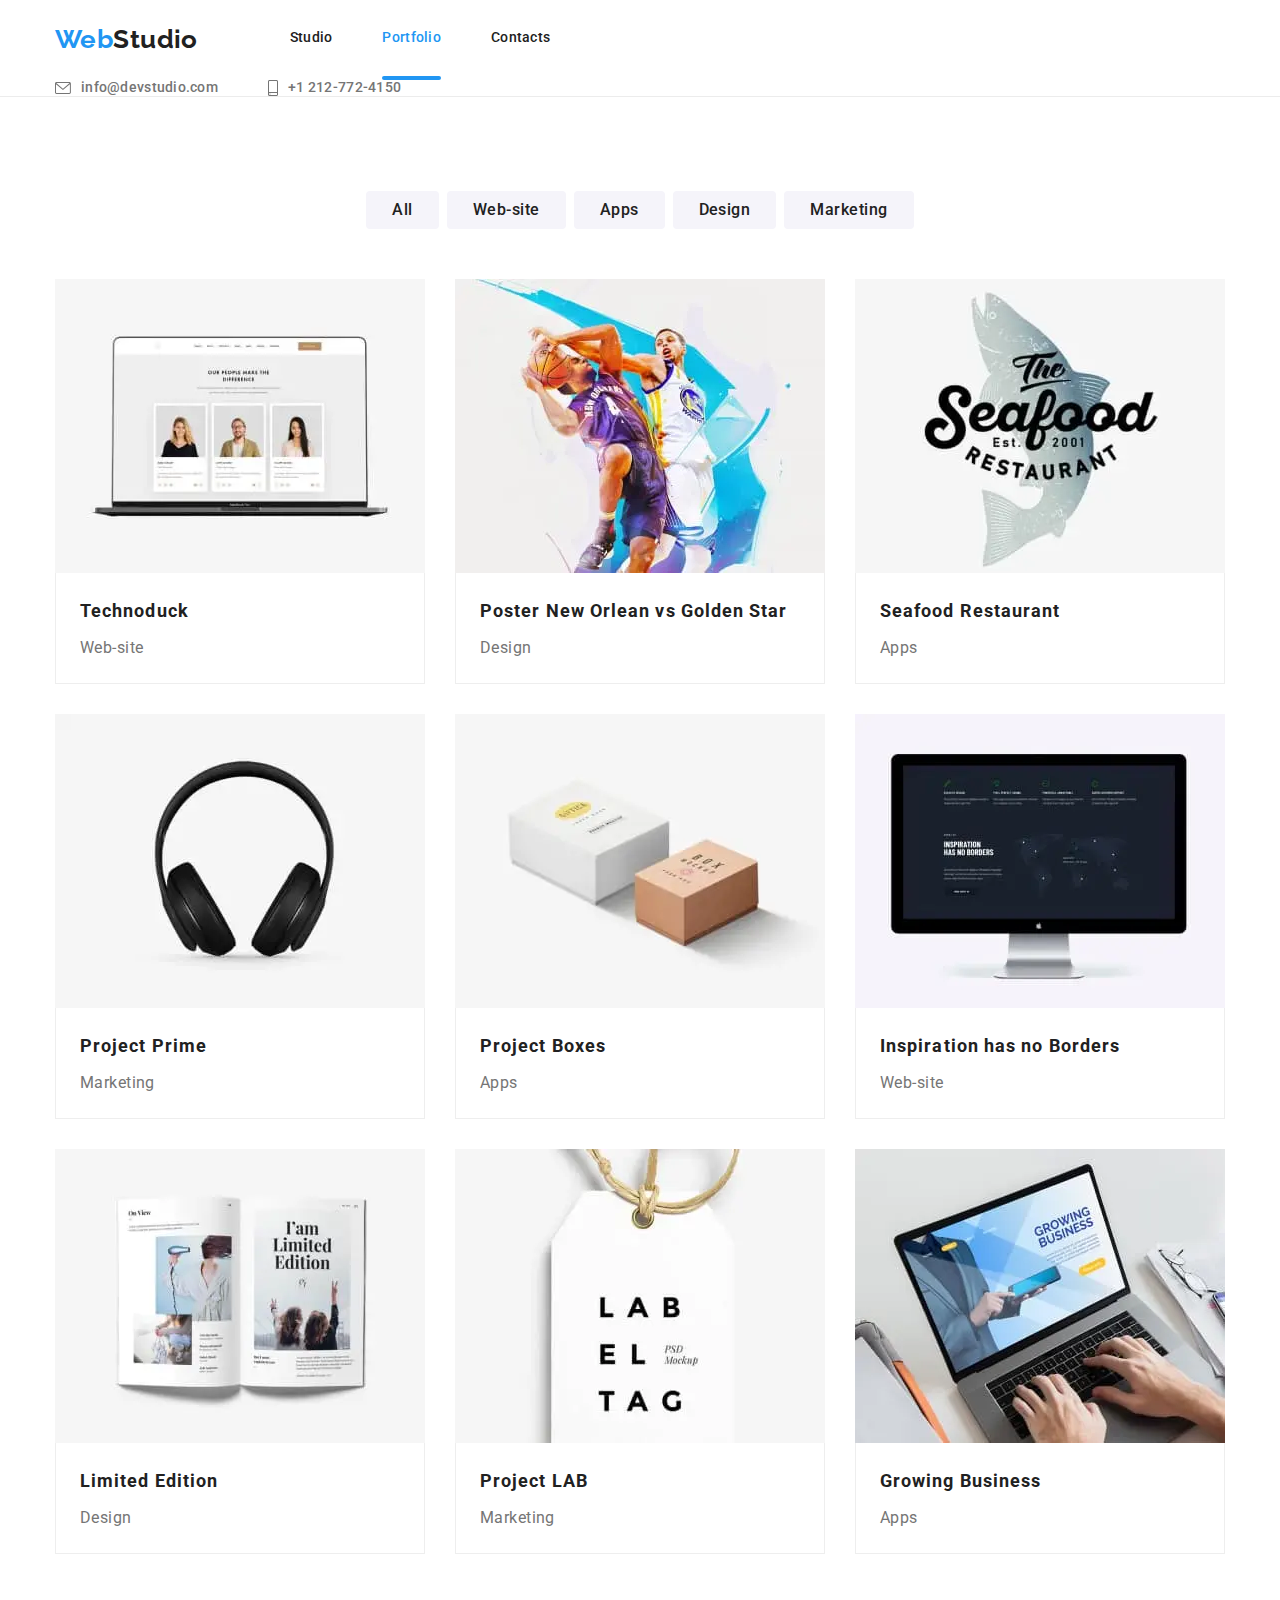
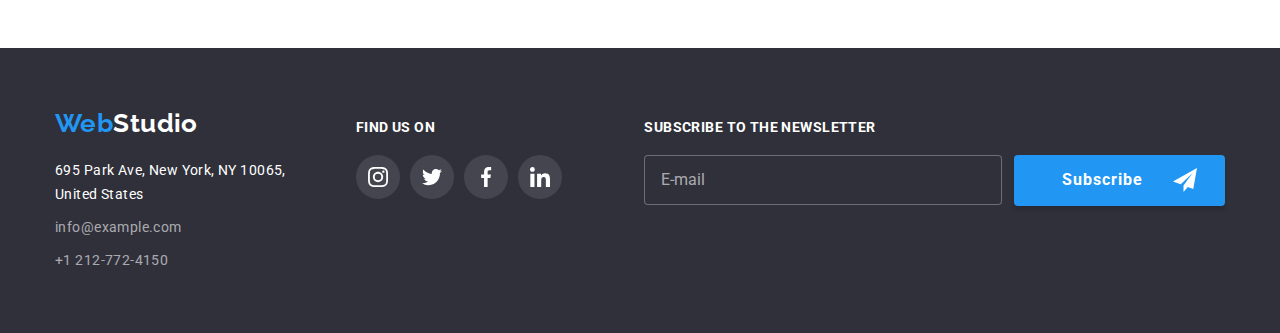
==== portfolio.html @ 746463bb "Pictures, header done" ====
<!DOCTYPE html>
<html lang="en">
<head>
    <meta charset="UTF-8">
    <meta http-equiv="X-UA-Compatible" content="IE=edge">
    <meta name="viewport" content="width=device-width, initial-scale=1.0">
    <title>Portfolio</title>
    <link rel="preconnect" href="https://fonts.googleapis.com"/>
    <link rel="preconnect" href="https://fonts.gstatic.com" crossorigin/>
    <link href="https://fonts.googleapis.com/css2?family=Raleway:wght@700&family=Roboto:wght@400;500;700;900&display=swap" rel="stylesheet"/>
    <link rel="stylesheet" href="https://cdnjs.cloudflare.com/ajax/libs/modern-normalize/1.1.0/modern-normalize.min.css"/>
    <link rel="stylesheet" href="./css/main.min.css"/>
</head>
<body>
    <header class="page-header">
        <div class="container page-header-container">
            <nav class="page-header__menu">
                <a class="page-header__home-link home-link link" href="./index.html"><span class="home-link__web">Web</span><span class="home-link__studio--header">Studio</span></a>
                <ul class="page-header__menu-list list">
                    <li class="page-header__menu-item">
                        <a class="page-header__menu-link link" href="./index.html">Studio</a>
                    </li>
                    <li class="page-header__menu-item">
                        <a class="page-header__menu-link link current" href="./portfolio.html">Portfolio</a>
                    </li>
                    <li class="page-header__menu-item">
                        <a class="page-header__menu-link link" href="#contacts">Contacts</a>
                    </li>
                </ul>
            </nav>
            <ul class="page-header__contacts list">
                <li><a class="page-header__contacts-mail link" href="mailto:info@devstudio.com">
                <svg class="page-header__contacts-mail-icon page-header__contacts-mail-icon--envelope">
                    <use href="./images/sprite.svg#icon-envelope"></use>
                </svg>
                info@devstudio.com</a></li>
                <li><a class="page-header__contacts-phone link" href="tel:+12127724150">
                        <svg class="page-header__contacts-phone-icon page-header__contacts-phone-icon--smartphone">
                            <use href="./images/sprite.svg#icon-smartphone"></use>
                        </svg>
                        +1 212-772-4150</a>
                </li>
            </ul>
        </div>
    </header>

    <main>
        <section class="filter section">
            <div class="container">
            <h1 class="visually-hidden">Portfolio</h1>
            <ul class="filter__buttons-list list">
                <li>
                    <button class="filter__button" type="button">All</button>
                </li>
                <li>
                    <button class="filter__button" type="button">Web-site</button>
                </li>
                <li>
                    <button class="filter__button" type="button">Apps</button>
                </li>
                <li>
                    <button class="filter__button" type="button">Design</button>
                </li>
                <li>
                    <button class="filter__button" type="button">Marketing</button>
                </li>
            </ul>
            
            <ul class="project project__list list">
                <li class="project__card">
                    <a class="project__card-link link" href="">
                    <div class="project__card--image-wrapper">
                        <picture>
                            <source
                            srcset="./images/portfolio-technoduck.webp 1x, ./images/portfolio-technoduck@2x.webp 2x"
                            media="(min-width: 1200px)"
                            type="image/webp"
                            />
                            <source
                            srcset="./images/portfolio-technoduck.jpg 1x, ./images/portfolio-technoduck@2x.jpg 2x"
                            media="(min-width: 1200px)"
                            />
                            <source
                            srcset="./images/tablet-img/portfolio-technoduck_tablet.webp 1x, ./images/tablet-img/portfolio-technoduck_tablet@2x.webp 2x"
                            media="(min-width: 768px)"
                            type="image/webp"
                            />
                            <source
                            srcset="./images/tablet-img/portfolio-technoduck_tablet.jpg 1x, ./images/tablet-img/portfolio-technoduck_tablet@2x.jpg 2x"
                            media="(min-width: 768px)"
                            />
                            <source
                            srcset="./images/mobile-img/portfolio-technoduck_mobile.webp 1x, ./images/mobile-img/portfolio-technoduck_mobile@2x.webp 2x"
                            media="(max-width: 767px)"
                            type="image/webp"
                            />
                            <source
                            srcset="./images/mobile-img/portfolio-technoduck_mobile.jpg 1x, ./images/mobile-img/portfolio-technoduck_mobile@2x.jpg 2x"
                            media="(max-width: 767px)"
                            />
                            <img src="./images/portfolio-technoduck.jpg" alt="Laptop monitor">
                        </picture>
                        <p class="project__card-overlay">Technoduck is a state-of-the-art coronavirus distribution platform. Companies use this platform for digital espionage
                        and attacks on competitors' secure servers.</p>
                    </div>
                    <div class="project__card-section">
                        <h2 class="project__card-title">Technoduck</h2>
                        <p class="project__card-text">Web-site</p>
                    </div></a>
                </li>
                <li class="project__card">
                    <a class="project__card-link link" href="">
                    <div class="project__card--image-wrapper">
                        <picture>
                            <source
                            srcset="./images/portfolio-poster-bb.webp 1x, ./images/portfolio-poster-bb@2x.webp 2x"
                                media="(min-width: 1200px)"
                            type="image/webp"
                            />
                            <source
                            srcset="./images/portfolio-poster-bb.jpg 1x, ./images/portfolio-poster-bb@2x.jpg 2x"
                            media="(min-width: 1200px)"
                            />
                            <source
                            srcset="./images/tablet-img/portfolio-poster-bb_tablet.webp 1x, ./images/tablet-img/portfolio-poster-bb_tablet@2x.webp 2x"
                            media="(min-width: 768px)"
                            type="image/webp"
                            />
                            <source
                            srcset="./images/tablet-img/portfolio-poster-bb_tablet.jpg 1x, ./images/tablet-img/portfolio-poster-bb_tablet@2x.jpg 2x"
                            media="(min-width: 768px)"
                            />
                            <source
                            srcset="./images/mobile-img/portfolio-poster-bb_mobile.webp 1x, ./images/mobile-img/portfolio-poster-bb_mobile@2x.webp 2x"
                            media="(max-width: 767px)"
                            type="image/webp"
                            />
                            <source
                            srcset="./images/mobile-img/portfolio-poster-bb_mobile.jpg 1x, ./images/mobile-img/portfolio-poster-bb_mobile@2x.jpg 2x"
                            media="(max-width: 767px)"
                            />
                            <img src="./images/portfolio-poster-bb.jpg" alt="Basketball players">
                        </picture>
                        <p class="project__card-overlay">Lorem ipsum dolor sit amet consectetur adipisicing elit. Magni, accusamus!</p>
                    </div>
                    <div class="project__card-section">
                        <h2 class="project__card-title">Poster New Orlean vs Golden Star</h2>
                        <p class="project__card-text">Design</p>
                    </div></a>
                </li>
                <li class="project__card">
                    <a class="project__card-link link" href="">
                    <div class="project__card--image-wrapper">
                        <picture>
                            <source
                            srcset="./images/portfolio-seafood.webp 1x, ./images/portfolio-seafood@2x.webp 2x"
                            media="(min-width: 1200px)"
                            type="image/webp"
                            />
                            <source
                            srcset="./images/portfolio-seafood.jpg 1x, ./images/portfolio-seafood@2x.jpg 2x"
                            media="(min-width: 1200px)"
                            />
                            <source
                            srcset="./images/tablet-img/portfolio-seafood_tablet.webp 1x, ./images/tablet-img/portfolio-seafood_tablet@2x.webp 2x"
                            media="(min-width: 768px)"
                            type="image/webp"
                            />
                            <source
                            srcset="./images/tablet-img/portfolio-seafood_tablet.jpg 1x, ./images/tablet-img/portfolio-seafood_tablet@2x.jpg 2x"
                            media="(min-width: 768px)"
                            />
                            <source
                            srcset="./images/mobile-img/portfolio-seafood_mobile.webp 1x, ./images/mobile-img/portfolio-seafood_mobile@2x.webp 2x"
                            media="(max-width: 767px)"
                            type="image/webp"
                            />
                            <source
                            srcset="./images/mobile-img/portfolio-seafood_mobile.jpg 1x, ./images/mobile-img/portfolio-seafood_mobile@2x.jpg 2x"
                            media="(max-width: 767px)"
                            />
                            <img src="./images/portfolio-seafood.jpg" alt="Seafood restoran poster">
                        </picture>
                        <p class="project__card-overlay">Lorem ipsum dolor sit amet consectetur adipisicing elit. Magni, accusamus!</p>
                    </div>
                    <div class="project__card-section">
                        <h2 class="project__card-title">Seafood Restaurant</h2>
                        <p class="project__card-text">Apps</p>
                    </div></a>
                </li>
                <li class="project__card">
                    <a class="project__card-link link" href="">
                    <div class="project__card--image-wrapper">
                        <picture>
                            <source
                            srcset="./images/portfolio-headphones.webp 1x, ./images/portfolio-headphones@2x.webp 2x"
                            media="(min-width: 1200px)"
                            type="image/webp"
                            />
                            <source
                            srcset="./images/portfolio-headphones.jpg 1x, ./images/portfolio-headphones@2x.jpg 2x"
                            media="(min-width: 1200px)"
                            />
                            <source
                            srcset="./images/tablet-img/portfolio-headphones_tablet.webp 1x, ./images/tablet-img/portfolio-headphones_tablet@2x.webp 2x"
                            media="(min-width: 768px)"
                            type="image/webp"
                            />
                            <source
                            srcset="./images/tablet-img/portfolio-headphones_tablet.jpg 1x, ./images/tablet-img/portfolio-headphones_tablet@2x.jpg 2x"
                            media="(min-width: 768px)"
                            />
                            <source
                            srcset="./images/mobile-img/portfolio-headphones_mobile.webp 1x, ./images/mobile-img/portfolio-headphones_mobile@2x.webp 2x"
                            media="(max-width: 767px)"
                            type="image/webp"
                            />
                            <source
                            srcset="./images/mobile-img/portfolio-headphones_mobile.jpg 1x, ./images/mobile-img/portfolio-headphones_mobile@2x.jpg 2x"
                            media="(max-width: 767px)"
                            />
                            <img src="./images/portfolio-headphones.jpg" alt="Headphones">
                        </picture>
                        <p class="project__card-overlay">Lorem ipsum dolor sit amet consectetur adipisicing elit. Magni, accusamus!</p>
                    </div>
                    <div class="project__card-section">
                        <h2 class="project__card-title">Project Prime</h2>
                        <p class="project__card-text">Marketing</p>
                    </div></a>
                </li>
                <li class="project__card">
                    <a class="project__card-link link" href="">
                    <div class="project__card--image-wrapper">
                        <picture>
                            <source
                            srcset="./images/portfolio-boxes.webp 1x, ./images/portfolio-boxes@2x.webp 2x"
                            media="(min-width: 1200px)"
                            type="image/webp"
                            />
                            <source
                            srcset="./images/portfolio-boxes.jpg 1x, ./images/portfolio-boxes@2x.jpg 2x"
                            media="(min-width: 1200px)"
                            />
                            <source
                            srcset="./images/tablet-img/portfolio-boxes_tablet.webp 1x, ./images/tablet-img/portfolio-boxes_tablet@2x.webp 2x"
                            media="(min-width: 768px)"
                            type="image/webp"
                            />
                            <source
                            srcset="./images/tablet-img/portfolio-boxes_tablet.jpg 1x, ./images/tablet-img/portfolio-boxes_tablet@2x.jpg 2x"
                            media="(min-width: 768px)"
                            />
                            <source
                            srcset="./images/mobile-img/portfolio-boxes_mobile.webp 1x, ./images/mobile-img/portfolio-boxes_mobile@2x.webp 2x"
                            media="(max-width: 767px)"
                            type="image/webp"
                            />
                            <source
                            srcset="./images/mobile-img/portfolio-boxes_mobile.jpg 1x, ./images/mobile-img/portfolio-boxes_mobile@2x.jpg 2x"
                            media="(max-width: 767px)"
                            />
                            <img src="./images/portfolio-boxes.jpg" alt="Two boxes">
                        </picture>
                        <p class="project__card-overlay">Lorem ipsum dolor sit amet consectetur adipisicing elit. Magni, accusamus!</p>
                    </div>
                    <div class="project__card-section">
                        <h2 class="project__card-title">Project Boxes</h2>
                        <p class="project__card-text">Apps</p>
                    </div></a>
                </li>
                <li class="project__card">
                    <a class="project__card-link link" href="">
                    <div class="project__card--image-wrapper">
                        <picture>
                            <source
                            srcset="./images/portfolio-monitor.webp 1x, ./images/portfolio-monitor@2x.webp 2x"
                            media="(min-width: 1200px)"
                            type="image/webp"
                            />
                            <source srcset="./images/portfolio-monitor.jpg 1x, ./images/portfolio-monitor@2x.jpg 2x"
                            media="(min-width: 1200px)"
                            />
                            <source
                            srcset="./images/tablet-img/portfolio-monitor_tablet.webp 1x, ./images/tablet-img/portfolio-monitor_tablet@2x.webp 2x"
                            media="(min-width: 768px)"
                            type="image/webp"
                            />
                            <source
                            srcset="./images/tablet-img/portfolio-monitor_tablet.jpg 1x, ./images/tablet-img/portfolio-monitor_tablet@2x.jpg 2x"
                            media="(min-width: 768px)"
                            />
                            <source
                            srcset="./images/mobile-img/portfolio-monitor_mobile.webp 1x, ./images/mobile-img/portfolio-monitor_mobile@2x.webp 2x"
                            media="(max-width: 767px)"
                            type="image/webp"
                            />
                            <source
                            srcset="./images/mobile-img/portfolio-monitor_mobile.jpg 1x, ./images/mobile-img/portfolio-monitor_mobile@2x.jpg 2x"
                            media="(max-width: 767px)"
                            />
                            <img src="./images/portfolio-monitor.jpg" alt="Black monitor">
                        </picture>
                        <p class="project__card-overlay">Lorem ipsum dolor sit amet consectetur adipisicing elit. Magni, accusamus!</p>
                    </div>
                    <div class="project__card-section">
                        <h2 class="project__card-title">Inspiration has no Borders</h2>
                        <p class="project__card-text">Web-site</p>
                    </div></a>
                </li>
                <li class="project__card">
                    <a class="project__card-link link" href="">
                    <div class="project__card--image-wrapper">
                        <picture>
                            <source
                            srcset="./images/portfolio-pages.webp 1x, ./images/portfolio-pages@2x.webp 2x"
                            media="(min-width: 1200px)"
                            type="image/webp"
                            />
                            <source
                            srcset="./images/portfolio-pages.jpg 1x, ./images/portfolio-pages@2x.jpg 2x"
                            media="(min-width: 1200px)"
                            />
                            <source
                            srcset="./images/tablet-img/portfolio-pages_tablet.webp 1x, ./images/tablet-img/portfolio-pages_tablet@2x.webp 2x"
                            media="(min-width: 768px)"
                            type="image/webp"
                            />
                            <source
                            srcset="./images/tablet-img/portfolio-pages_tablet.jpg 1x, ./images/tablet-img/portfolio-pages_tablet@2x.jpg 2x"
                            media="(min-width: 768px)"
                            />
                            <source
                            srcset="./images/mobile-img/portfolio-pages_mobile.webp 1x, ./images/mobile-img/portfolio-pages_mobile@2x.webp 2x"
                            media="(max-width: 767px)"
                            type="image/webp"
                            />
                            <source
                            srcset="./images/mobile-img/portfolio-pages_mobile.jpg 1x, ./images/mobile-img/portfolio-pages_mobile@2x.jpg 2x"
                            media="(max-width: 767px)"
                            />
                            <img src="./images/portfolio-pages.jpg" alt="Magazine pages">
                        </picture>
                        <p class="project__card-overlay">Lorem ipsum dolor sit amet consectetur adipisicing elit. Magni, accusamus!</p>
                    </div>
                    <div class="project__card-section">
                        <h2 class="project__card-title">Limited Edition</h2>
                        <p class="project__card-text">Design</p>
                    </div></a>
                </li>
                <li class="project__card">
                    <a class="project__card-link link" href="">
                    <div class="project__card--image-wrapper">
                        <picture>
                            <source
                            srcset="./images/portfolio-labeltag.webp 1x, ./images/portfolio-labeltag@2x.webp 2x"
                            media="(min-width: 1200px)"
                            type="image/webp"
                            />
                            <source
                            srcset="./images/portfolio-labeltag.jpg 1x, ./images/portfolio-labeltag@2x.jpg 2x"
                            media="(min-width: 1200px)"
                            />
                            <source
                            srcset="./images/tablet-img/portfolio-labeltag_tablet.webp 1x, ./images/tablet-img/portfolio-labeltag_tablet@2x.webp 2x"
                            media="(min-width: 768px)"
                            type="image/webp"
                            />
                            <source
                            srcset="./images/tablet-img/portfolio-labeltag_tablet.jpg 1x, ./images/tablet-img/portfolio-labeltag_tablet@2x.jpg 2x"
                            media="(min-width: 768px)"
                            />
                            <source
                            srcset="./images/mobile-img/portfolio-labeltag_mobile.webp 1x, ./images/mobile-img/portfolio-labeltag_mobile@2x.webp 2x"
                            media="(max-width: 767px)"
                            type="image/webp"
                            />
                            <source
                            srcset="./images/mobile-img/portfolio-labeltag_mobile.jpg 1x, ./images/mobile-img/portfolio-labeltag_mobile@2x.jpg 2x"
                            media="(max-width: 767px)"
                            />
                            <img src="./images/portfolio-labeltag.jpg" alt="Label tag">
                        </picture>
                        <p class="project__card-overlay">Lorem ipsum dolor sit amet consectetur adipisicing elit. Magni, accusamus!</p>
                    </div>
                    <div class="project__card-section">
                        <h2 class="project__card-title">Project LAB</h2>
                        <p class="project__card-text">Marketing</p>
                    </div></a>
                </li>
                <li class="project__card">
                    <a class="project__card-link link" href="">
                    <div class="project__card--image-wrapper">
                        <picture>
                            <source
                            srcset="./images/portfolio-laptop.webp 1x, ./images/portfolio-laptop@2x.webp 2x"
                            media="(min-width: 1200px)"
                            type="image/webp"
                            />
                            <source
                            srcset="./images/portfolio-laptop.jpg 1x, ./images/portfolio-laptop@2x.jpg 2x"
                            media="(min-width: 1200px)"
                            />
                            <source
                            srcset="./images/tablet-img/portfolio-laptop_tablet.webp 1x, ./images/tablet-img/portfolio-laptop_tablet@2x.webp 2x"
                            media="(min-width: 768px)"
                            type="image/webp"
                            />
                            <source
                            srcset="./images/tablet-img/portfolio-laptop_tablet.jpg 1x, ./images/tablet-img/portfolio-laptop_tablet@2x.jpg 2x"
                            media="(min-width: 768px)"
                            />
                            <source
                            srcset="./images/mobile-img/portfolio-laptop_mobile.webp 1x, ./images/mobile-img/portfolio-laptop_mobile@2x.webp 2x"
                            media="(max-width: 767px)"
                            type="image/webp"
                            />
                            <source
                            srcset="./images/mobile-img/portfolio-laptop_mobile.jpg 1x, ./images/mobile-img/portfolio-laptop_mobile@2x.jpg 2x"
                            media="(max-width: 767px)"
                            />
                            <img src="./images/portfolio-laptop.jpg" alt="Laptop">
                        </picture>
                        <p class="project__card-overlay">Lorem ipsum dolor sit amet consectetur adipisicing elit. Magni, accusamus!</p>
                    </div>
                    <div class="project__card-section">
                        <h2 class="project__card-title">Growing Business</h2>
                        <p class="project__card-text">Apps</p>
                    </div></a>
                </li>
            </ul>
            </div>
        </section>
    </main>
    
    <footer class="page-footer" id="contacts">
        <div class="footer-container container">
            <div class="address-footer-section">
                <a class="home-link link" href="./index.html"><span class="home-link__web">Web</span><span class="home-link__studio--footer">Studio</span></a>
            <address>
                <ul class="page-footer__address-list list">
                    <li><a class="page-footer__address-link link" href="https://goo.gl/maps/tVKiY3Z6atngq88f9"
                        target="_blank" rel="noopener noreferrer nofollow">
                        695 Park Ave, New York, NY 10065,<br>
                        United States</a>
                    </li>
                    <li><a class="page-footer__footer-mail link" href="mailto:info@example.com">info@example.com</a>
                    </li>
                    <li><a class="page-footer__footer-phone link" href="tel:+12127724150">+1 212-772-4150</a></li>
                </ul>
            </address>
            </div>
            <div class="footer-social-media">
                <p class="footer-social-media__header">Find us on</p>
                <ul class="social-media__list footer-social-media--list list">
                    <li class="social-media__item">
                        <a class="social-media__link footer-social-media--link instagram link" href="">
                            <svg class="social-media__icon footer-social-media--icon icon">
                                <use href="./images/sprite.svg#icon-instagram"></use>
                            </svg>
                        </a>
                    </li>
                    <li class="social-media__item">
                        <a class="social-media__link footer-social-media--link twitter link" href="">
                            <svg class="social-media__icon footer-social-media--icon icon">
                                <use href="./images/sprite.svg#icon-twitter"></use>
                            </svg>
                        </a>
                    </li>
                    <li class="social-media__item">
                        <a class="social-media__link footer-social-media--link facebook link" href="">
                            <svg class="social-media__icon footer-social-media--icon icon">
                                <use href="./images/sprite.svg#icon-facebook"></use>
                            </svg>
                        </a>
                    </li>
                    <li class="social-media__item">
                        <a class="social-media__link footer-social-media--link linkedin link" href="">
                            <svg class="social-media__icon footer-social-media--icon icon">
                                <use href="./images/sprite.svg#icon-linkedin"></use>
                            </svg>
                        </a>
                    </li>
                </ul>
            </div>
            <div class="subscibe-form__wrapper">
                <form class="subscribe-form">
                    <p class="subscribe-form__title title">Subscribe to the newsletter</p>
                    <div class="subscribe-form__inner-wrapper">
                        <input class="subscribe-form__input" type="email" name="email" placeholder="E-mail" required />
                        <button class="subscribe-form__button" type="submit">
                            <span class=subscribe-form__button-title>Subscribe</span>
                            <svg class="subscribe-form__button-icon">
                                <use href="./images/sprite.svg#icon-send"></use>
                            </svg>
                        </button>
                    </div>
                </form>
            </div>
            </div>
        </footer>

</body>
</html>
---- css/main.min.css ----
:root{--accent-color: #2196F3;--main-text-color: #757575;--headers-color: #212121;--white-text-color: #ffffff;--icon-color: #AFB1B8;--main-background-color: #ffffff;--secondary-background-color: #f5f4fa;--button-hover-color: #188CE8;--footer-background-color: #2F303A;--transition-dur-and-func: 250ms cubic-bezier(0.4, 0, 0.2, 1)}.visually-hidden{position:absolute;white-space:nowrap;width:1px;height:1px;overflow:hidden;border:0;padding:0;clip:rect(0 0 0 0);clip-path:inset(50%);margin:-1px}h1,h2,h3,h4,p{margin-top:0;margin-bottom:0}ul,ol{margin-top:0;margin-bottom:0;padding-left:0}body{font-family:"Roboto",sans-serif;font-size:14px;letter-spacing:.03em;color:#757575}.link{text-decoration:none}.list{list-style:none}img{display:block}button{cursor:pointer}:focus{outline:none}.container{padding-left:15px;padding-right:15px}@media screen and (min-width: 480px){.container{width:480px;margin-left:auto;margin-right:auto}}@media screen and (min-width: 768px){.container{width:768px}}@media screen and (min-width: 1200px){.container{width:1200px}}.section{padding-top:94px;padding-bottom:94px}.page-header{position:relative;padding-top:16px;padding-bottom:16px;border-bottom:1px solid #ececec;background-color:var(--main-background-color)}@media screen and (max-width: 767px){.page-header__menu-list{display:none}.page-header__contacts-mail,.page-header__contacts-phone{display:none}.page-header__container{display:flex;align-items:center;justify-content:space-between}.mobile-menu__open-btn{display:flex;align-items:center;justify-content:center;width:40px;height:40px;padding:0;background-color:rgba(0,0,0,0);border:none}.mobile-menu__open-btn-icon{width:24px;height:16px;fill:#000;transition:fill var(--transition-dur-and-func)}.mobile-menu__open-btn-icon:hover,.mobile-menu__open-btn-icon:focus{fill:var(--accent-color)}}@media screen and (min-width: 768px){.mobile-menu__open-btn{display:none}.page-header{padding:0}.page-header__home-link{margin-top:21px;margin-bottom:21px}.page-header__container{display:flex;align-items:center;justify-content:flex-start}.page-header__menu-list{display:flex;column-gap:50px;margin-left:87px}.page-header__menu{display:flex;align-items:center}.page-header__menu-link{font-weight:500;line-height:1.14;letter-spacing:.02em;color:var(--headers-color);transition:color var(--transition-dur-and-func)}.page-header__menu-link.current{color:var(--accent-color)}.page-header__contacts{margin-left:auto}.page-header__contacts-mail,.page-header__contacts-phone{display:block}.page-header__contacts-mail-icon,.page-header__contacts-phone-icon{margin-right:10px;fill:currentColor}.page-header__contacts-mail-icon--envelope{width:14px;height:10px}.page-header__contacts-phone-icon--smartphone{width:10px;height:14px}.page-header__contacts-mail,.page-header__contacts-phone{display:flex;align-items:center;font-weight:500;font-size:12px;line-height:1.17;letter-spacing:.02em;color:var(--main-text-color);transition:color var(--transition-dur-and-func)}.page-header__contacts-mail{margin-bottom:10px}.page-header__menu-link:hover,.page-header__menu-link:focus,.page-header__contacts-mail:hover,.page-header__contacts-mail:focus,.page-header__contacts-phone:hover,.page-header__contacts-phone:focus{color:var(--accent-color)}.page-header__contacts-mail-icon:hover,.page-header__contacts-mail-icon:focus,.page-header__contacts-phone-icon:hover,.page-header__contacts-phone-icon:focus{fill:var(--accent-color)}.current::after{content:"";position:relative;top:28px;left:0;display:block;height:4px;border-radius:2px;background-color:var(--accent-color)}}@media screen and (min-width: 1200px){.page-header__home-link{margin-top:24px;margin-bottom:25px}.page-header__menu-list{margin-left:92px}.page-header__contacts{display:flex;column-gap:50px;align-items:center;margin-left:auto}.page-header__contacts-mail,.page-header__contacts-phone{font-size:14px;line-height:1.14}.page-header__contacts-mail-icon--envelope{width:16px;height:12px}.page-header__contacts-phone-icon--smartphone{width:10px;height:16px}.page-header__contacts-mail{margin-bottom:0}.current::after{top:30px}}.home-link{font-family:"Raleway",sans-serif;font-weight:700;font-size:24px;line-height:1.17}@media screen and (min-width: 1200px){.home-link{font-size:26px;line-height:1.19}}.home-link__web{color:var(--accent-color)}.home-link__studio--header{color:var(--headers-color)}.home-link__studio--footer{color:var(--white-text-color)}.social-media__list{display:flex;column-gap:10px;justify-content:center;margin-top:16px;margin-bottom:30px}.social-media__icon{width:20px;height:20px;fill:var(--icon-color);transition:fill var(--transition-dur-and-func)}.social-media__link:hover .social-media__icon,.social-media__link:focus .social-media__icon{fill:var(--white-text-color)}.social-media__link{display:flex;align-items:center;justify-content:center;width:44px;height:44px;border-radius:50%;background-color:var(--main-background-color);transition:background var(--transition-dur-and-func)}.social-media__link:hover,.social-media__link:focus{background-color:var(--accent-color)}footer{padding-top:60px;padding-bottom:60px;background-color:var(--footer-background-color)}.footer-container{display:flex;column-gap:70px;align-items:baseline}.page-footer__address-list{display:flex;flex-direction:column;row-gap:9px;margin-top:20px}.page-footer__address-link{font-style:normal;line-height:1.71;color:var(--white-text-color)}.page-footer__address-link:hover,.page-footer__address-link:focus{color:var(--accent-color)}.page-footer__footer-mail{font-style:normal;line-height:1.71;color:rgba(255,255,255,.6)}.page-footer__footer-mail:hover,.page-footer__footer-mail:focus{color:var(--accent-color)}.page-footer__footer-phone{font-style:normal;line-height:1.71;color:rgba(255,255,255,.6)}.page-footer__footer-phone:hover,.page-footer__footer-phone:focus{color:var(--accent-color)}.page-footer__address-link,.page-footer__footer-link,.page-footer__footer-phone{transition:color var(--transition-dur-and-func)}.footer-social-media__header{font-weight:700;line-height:1.17;letter-spacing:.03em;text-transform:uppercase;color:var(--white-text-color)}.footer-social-media--list{margin:0;margin-top:20px}.footer-social-media--icon{fill:#fff}.footer-social-media--link{fill:var(--white-text-color);background-color:rgba(255,255,255,.1)}.footer-social-media--link:hover,.footer-social-media--link:focus{background-color:var(--accent-color)}.subscibe-form__wrapper{margin-left:auto}.subscribe-form__title{font-weight:700;line-height:1.17;letter-spacing:.03em;text-transform:uppercase;color:var(--white-text-color)}.subscribe-form__inner-wrapper{display:flex;align-items:center;justify-content:flex-end;margin-top:20px}.subscribe-form__input{width:358px;height:50px;margin-right:12px;padding:15px 16px;background-color:var(--footer-background-color);border:1px solid rgba(255,255,255,.3);border-radius:4px;cursor:pointer;color:var(--white-text-color)}.subscribe-form__input::placeholder{font-size:16px;line-height:1.25;color:rgba(255,255,255,.6)}.subscribe-form__input:focus{box-shadow:0px 4px 4px rgba(0,0,0,.15)}.subscribe-form__button{display:flex;align-items:center;justify-content:space-between;padding:10px 28px 10px 48px;background-color:var(--accent-color);border:none;box-shadow:0px 4px 4px rgba(0,0,0,.15);border-radius:4px;transition:background-color var(--transition-dur-and-func)}.subscribe-form__button:hover,.subscribe-form__button:focus{background-color:var(--button-hover-color)}.subscribe-form__button-title{font-weight:700;font-size:16px;line-height:1.88;letter-spacing:.06em;margin-right:30px;color:var(--white-text-color)}.subscribe-form__button-icon{width:24px;height:24px;padding:0;fill:var(--white-text-color)}.modal-backdrop{position:fixed;top:0;left:0;width:100%;height:100%;z-index:100;background-color:rgba(0,0,0,.2);transition:opacity 500ms linear,visibility 500ms linear}.is-hidden{visibility:hidden;opacity:0;pointer-events:none}.modal-wdw{position:absolute;top:50%;left:50%;transform:translate(-50%, -50%);width:528px;height:581px;padding:40px;background-color:var(--main-background-color);box-shadow:0px 1px 3px rgba(0,0,0,.12),0px 1px 1px rgba(0,0,0,.14),0px 2px 1px rgba(0,0,0,.2);border-radius:4px;transition:transform 500ms ease}.modal-wdw__close-btn{position:absolute;top:8px;right:8px;display:flex;align-items:center;justify-content:center;width:30px;height:30px;border:1px solid rgba(0,0,0,.1);border-radius:50%;background-color:var(--main-background-color);padding:0}.hero-button:active .modal-wdw{transform:translate(-50%, -50%) scale(1)}.modal-wdw__close-btn:active .modal-wdw{transform:translate(-50%, -50%) scale(0)}.modal-wdw__close-icon{transition:fill var(--transition-dur-and-func)}.modal-wdw__close-btn:hover .modal-wdw__close-icon,.modal-wdw__close-btn:focus .modal-wdw__close-icon{fill:var(--accent-color)}.mobile-menu{position:relative;width:480px;height:796px;padding-left:40px;padding-top:48px;padding-bottom:48px}.mobile-menu__close-btn{position:absolute;top:10px;right:15px;display:flex;align-items:center;justify-content:center;width:40px;height:40px;border:none;background-color:rgba(0,0,0,0)}.mobile-menu__close-btn-icon{fill:var(--headers-color);transition:fill var(--transition-dur-and-func)}.mobile-menu__close-btn:hover .mobile-menu__close-btn-icon,.mobile-menu__close-btn:focus .mobile-menu__close-btn-icon{fill:var(--accent-color)}.mobile-menu__menu-list{display:flex;flex-direction:column;gap:32px;justify-content:start}.mobile-menu__menu-item{font-weight:500;font-size:40px;line-height:1.18;letter-spacing:.02em}.mobile-menu__menu-link{color:var(--headers-color)}.mobile-menu__contact-info{margin-top:auto;margin-bottom:64px;font-weight:500;line-height:1.18;letter-spacing:.02em}.mobile-menu__phone{margin-bottom:32px;font-size:34px}.mobile-menu__mail{font-size:24px}.mobile-menu__phone-link,.mobile-menu__mail-link{color:var(--accent-color)}.mobile-menu__social-media-list{display:flex;justify-content:start;gap:20px;font-weight:500;line-height:1.22;font-size:18px;letter-spacing:.02em;color:var(--accent-color)}.mobile-menu__social-media-link--instagram::after,.mobile-menu__social-media-link--twitter::after,.mobile-menu__social-media-link--facebook::after{content:"";height:22px;width:1px;margin-left:10px;background-color:rgba(33,33,33,.2);border:1px solid rgba(33,33,33,.2)}.hero{display:flex;flex-direction:column;max-width:1600px;margin-left:auto;margin-right:auto;padding-top:200px;padding-bottom:200px;align-items:center;background-color:#c4c4c4;background-image:linear-gradient(rgba(47, 48, 58, 0.4), rgba(47, 48, 58, 0.4)),url(../images/mobile-img/hero-bg_mobile.jpg);background-repeat:no-repeat;background-position:left top;background-size:cover}@media screen and (min-device-pixel-ratio: 2)and (max-width: 767px),screen and (min-resolution: 192dpi)and (max-width: 767px),screen and (min-resolution: 2dppx)and (max-width: 767px){.hero{background-image:linear-gradient(rgba(47, 48, 58, 0.4), rgba(47, 48, 58, 0.4)),url(../images/mobile-img/hero-bg_mobile@2x.jpg)}}@media screen and (min-device-pixel-ratio: 2)and (min-width: 768px),screen and (min-resolution: 192dpi)and (min-width: 768px),screen and (min-resolution: 2dppx)and (min-width: 768px){.hero{background-image:linear-gradient(rgba(47, 48, 58, 0.4), rgba(47, 48, 58, 0.4)),url(../images/tablet-img/hero-bg_tablet@2x.jpg)}}@media screen and (min-width: 768px){.hero{background-image:linear-gradient(rgba(47, 48, 58, 0.4), rgba(47, 48, 58, 0.4)),url(../images/tablet-img/hero-bg_tablet.jpg)}}@media screen and (min-device-pixel-ratio: 2)and (min-width: 1200px),screen and (min-resolution: 192dpi)and (min-width: 1200px),screen and (min-resolution: 2dppx)and (min-width: 1200px){.hero{background-image:linear-gradient(rgba(47, 48, 58, 0.4), rgba(47, 48, 58, 0.4)),url(../images/hero-bg@2x.jpg)}}@media screen and (min-width: 1200px){.hero{background-image:linear-gradient(rgba(47, 48, 58, 0.4), rgba(47, 48, 58, 0.4)),url(../images/hero-bg.jpg)}}.hero__title{width:696px;margin-bottom:30px;font-weight:900;font-size:44px;line-height:1.36;text-align:center;letter-spacing:.06em;text-transform:uppercase;color:var(--white-text-color)}.hero__button{width:200px;margin-left:auto;margin-right:auto;padding:10px 20px;border:0;border-radius:4px;box-shadow:0px 4px 4px rgba(0,0,0,.15);font-weight:700;font-size:14px;line-height:1.88;text-align:center;letter-spacing:.06em;color:var(--white-text-color);background-color:var(--accent-color);transition:background var(--transition-dur-and-func)}.hero__button:hover,.hero__button:focus{background-color:var(--button-hover-color)}.features{background-color:var(--main-background-color)}.features__features-container{display:flex;column-gap:30px}.features__item{width:270px}.features__item-rectangle{display:flex;justify-content:center;align-items:center;width:100%;height:120px;margin-bottom:30px;border-radius:4px;background-color:var(--secondary-background-color)}.features__icon{width:70px;height:70px;margin:0}.features__title{margin-bottom:9px;font-size:14px;font-weight:700;line-height:1.17;text-transform:uppercase;color:var(--headers-color)}.features__text{line-height:1.71}.tasks{padding-bottom:94px;text-align:center;background-color:var(--main-background-color)}.tasks__title{margin-bottom:50px;font-weight:700;font-size:36px;line-height:1.17;letter-spacing:.03em;color:var(--headers-color)}.tasks__list{display:flex;column-gap:30px;margin-left:auto;margin-right:auto}.tasks__card{position:relative}.tasks__label{position:absolute;bottom:0;left:0;width:100%;height:70px;display:flex;align-items:center;justify-content:center;font-weight:700;line-height:1.17;color:var(--white-text-color);text-transform:uppercase;background-color:rgba(47,48,58,.8)}.team{background-color:var(--secondary-background-color)}.team__title{margin-bottom:50px;font-weight:700;font-size:36px;line-height:1.17;text-align:center;color:var(--headers-color)}.team__list{display:flex;column-gap:30px}.team__member{margin-top:30px;margin-bottom:10px;font-weight:500;font-size:16px;line-height:1.19;letter-spacing:.03em;text-align:center;color:var(--headers-color)}.team__function{font-size:16px;line-height:1.19;text-align:center}.team__card{border-radius:0 0 4px 4px;box-shadow:0px 1px 3px rgba(0,0,0,.12),0px 1px 1px rgba(0,0,0,.14),0px 2px 1px rgba(0,0,0,.2);background-color:var(--main-background-color)}.customers__header{margin-bottom:50px;color:var(--headers-color);font-weight:700;font-size:36px;line-height:1.17;letter-spacing:.03em;text-align:center}.customers__list{display:flex;column-gap:30px;margin:0}.customers__company-logo{width:170px;height:92px}.customers__link{display:flex;align-items:center;justify-content:center;width:100%;height:100%;border:1px solid #afb1b8;border-radius:4px;transition:border var(--transition-dur-and-func)}.customers__link:hover,.customers__link:focus{border-color:var(--accent-color)}.customers__company-logo .icon{width:106px;height:60px;fill:var(--icon-color);transition:fill var(--transition-dur-and-func)}.customers__link:hover .icon,.customers__link:focus .icon{fill:var(--accent-color)}.filter{background-color:var(--main-background-color)}.filter__buttons-list{display:flex;column-gap:8px;justify-content:center;margin-left:auto;margin-right:auto;margin-bottom:50px}.filter__button{padding:6px 26px;border:0;border-radius:4px;font-weight:500;font-size:16px;line-height:1.62;letter-spacing:.03em;text-align:center;color:var(--headers-color);background-color:var(--secondary-background-color);transition:color var(--transition-dur-and-func),background var(--transition-dur-and-func),box-shadow var(--transition-dur-and-func)}.filter__button:hover,.filter__button:focus{color:var(--white-text-color);background-color:var(--accent-color);box-shadow:0px 3px 1px rgba(0,0,0,.1),0px 1px 2px rgba(0,0,0,.08),0px 2px 2px rgba(0,0,0,.12)}.project__list{display:flex;flex-wrap:wrap;gap:30px}.project__card-section{padding:20px 24px;border-left:1px solid #eee;border-right:1px solid #eee;border-bottom:1px solid #eee}.project__card-title{margin-bottom:4px;font-weight:700;font-size:18px;line-height:2;letter-spacing:.06em;color:var(--headers-color)}.project__card-text{font-size:16px;line-height:1.88;color:var(--main-text-color)}.project__card{flex-basis:calc((100% - 60px)/3);background-color:var(--main-background-color);transition:box-shadow var(--transition-dur-and-func)}.project__card:hover,.project__card:focus{box-shadow:0px 1px 1px rgba(0,0,0,.12),0px 4px 4px rgba(0,0,0,.06),1px 4px 6px rgba(0,0,0,.16)}.project__card--image-wrapper{position:relative;overflow:hidden}.project__card-overlay{position:absolute;top:0;left:0;transform:translateY(100%);overflow:auto;width:100%;height:100%;padding-top:63px;padding-left:24px;padding-right:24px;font-size:18px;line-height:1.56;letter-spacing:.03em;color:var(--white-text-color);background-color:rgba(33,150,243,.9);transition:transform 500ms linear}.project__card-link:hover .project__card-overlay,.project__card-link:focus .project__card-overlay{transform:translateY(0%)}.modal-wdw-form{display:flex;flex-direction:column}.modal-wdw-form__title{margin-bottom:12px;font-weight:700;font-size:20px;line-height:1.15;text-align:center;color:var(--headers-color)}.modal-wdw-form__username,.modal-wdw-form__userphone,.modal-wdw-form__usermail,.modal-wdw-form__comments{margin-bottom:4px;font-size:12px;line-height:1.17;letter-spacing:.01em;color:var(--main-text-color)}.modal-wdw-form__userphone,.modal-wdw-form__usermail,.modal-wdw-form__comments{margin-top:10px}.modal-wdw-form__input{width:100%;height:40px;padding:0;padding-left:42px;outline:none;border:1px solid rgba(33,33,33,.2);border-radius:4px;cursor:pointer;transition:border-color var(--transition-dur-and-func)}.modal-wdw-form__input:focus{border-color:var(--accent-color)}.modal-wdw-form__input-wrapper{position:relative}.modal-wdw__item-icon{position:absolute;top:50%;transform:translateY(-50%);left:12px;width:18px;height:18px;fill:var(--headers-color);cursor:pointer;transition:fill var(--transition-dur-and-func)}.modal-wdw-form__input:focus+.modal-wdw__item-icon{fill:var(--accent-color)}.modal-wdw-form__input-comments{height:120px;margin-bottom:20px;padding:12px 16px;resize:none}.modal-wdw-form__input-comments::placeholder{color:rgba(117,117,117,.5)}.modal-wdw-form__policy{display:flex;align-items:baseline;padding-left:12px;position:relative;cursor:pointer}.modal-wdw-form__policy-check{position:absolute;appearance:none}.modal-wdw-form__own-tickbox{width:16px;height:15px;border:2px solid var(--headers-color);border-radius:2px;background-color:var(--main-background-color);cursor:pointer;transition:background var(--transition-dur-and-func),border-color var(--transition-dur-and-func),box-shadow var(--transition-dur-and-func)}.modal-wdw-form__policy-check:focus+.modal-wdw-form__own-tickbox{box-shadow:0 0 0 1px var(--accent-color)}.modal-wdw-form__own-tickbox-icon{width:11px;height:8px;display:none;fill:var(--white-text-color);transition:fill var(--transition-dur-and-func)}.modal-wdw-form__policy-check:checked+.modal-wdw-form__own-tickbox .modal-wdw-form__own-tickbox-icon{display:block}.modal-wdw-form__policy-check:checked+.modal-wdw-form__own-tickbox{background-color:var(--accent-color);border-color:var(--accent-color);box-shadow:none}.modal-wdw-form__policy-text{margin-left:8px;font-size:14px;line-height:1.71;color:var(--main-text-color)}.modal-wdw-form__policy-link{color:var(--accent-color)}.modal-wdw-form__submit-btn{display:flex;align-items:center;justify-content:center;width:200px;height:50px;margin-left:auto;margin-right:auto;margin-top:30px;margin-bottom:40px;background:var(--accent-color);box-shadow:0px 4px 4px rgba(0,0,0,.15);border:none;border-radius:4px;font-weight:700;font-size:16px;line-height:1.88;letter-spacing:.06em;color:var(--white-text-color);transition:background var(--transition-dur-and-func)}.modal-wdw-form__submit-btn:hover,.modal-wdw-form__submit-btn:focus{background:var(--button-hover-color)}/*# sourceMappingURL=main.min.css.map */
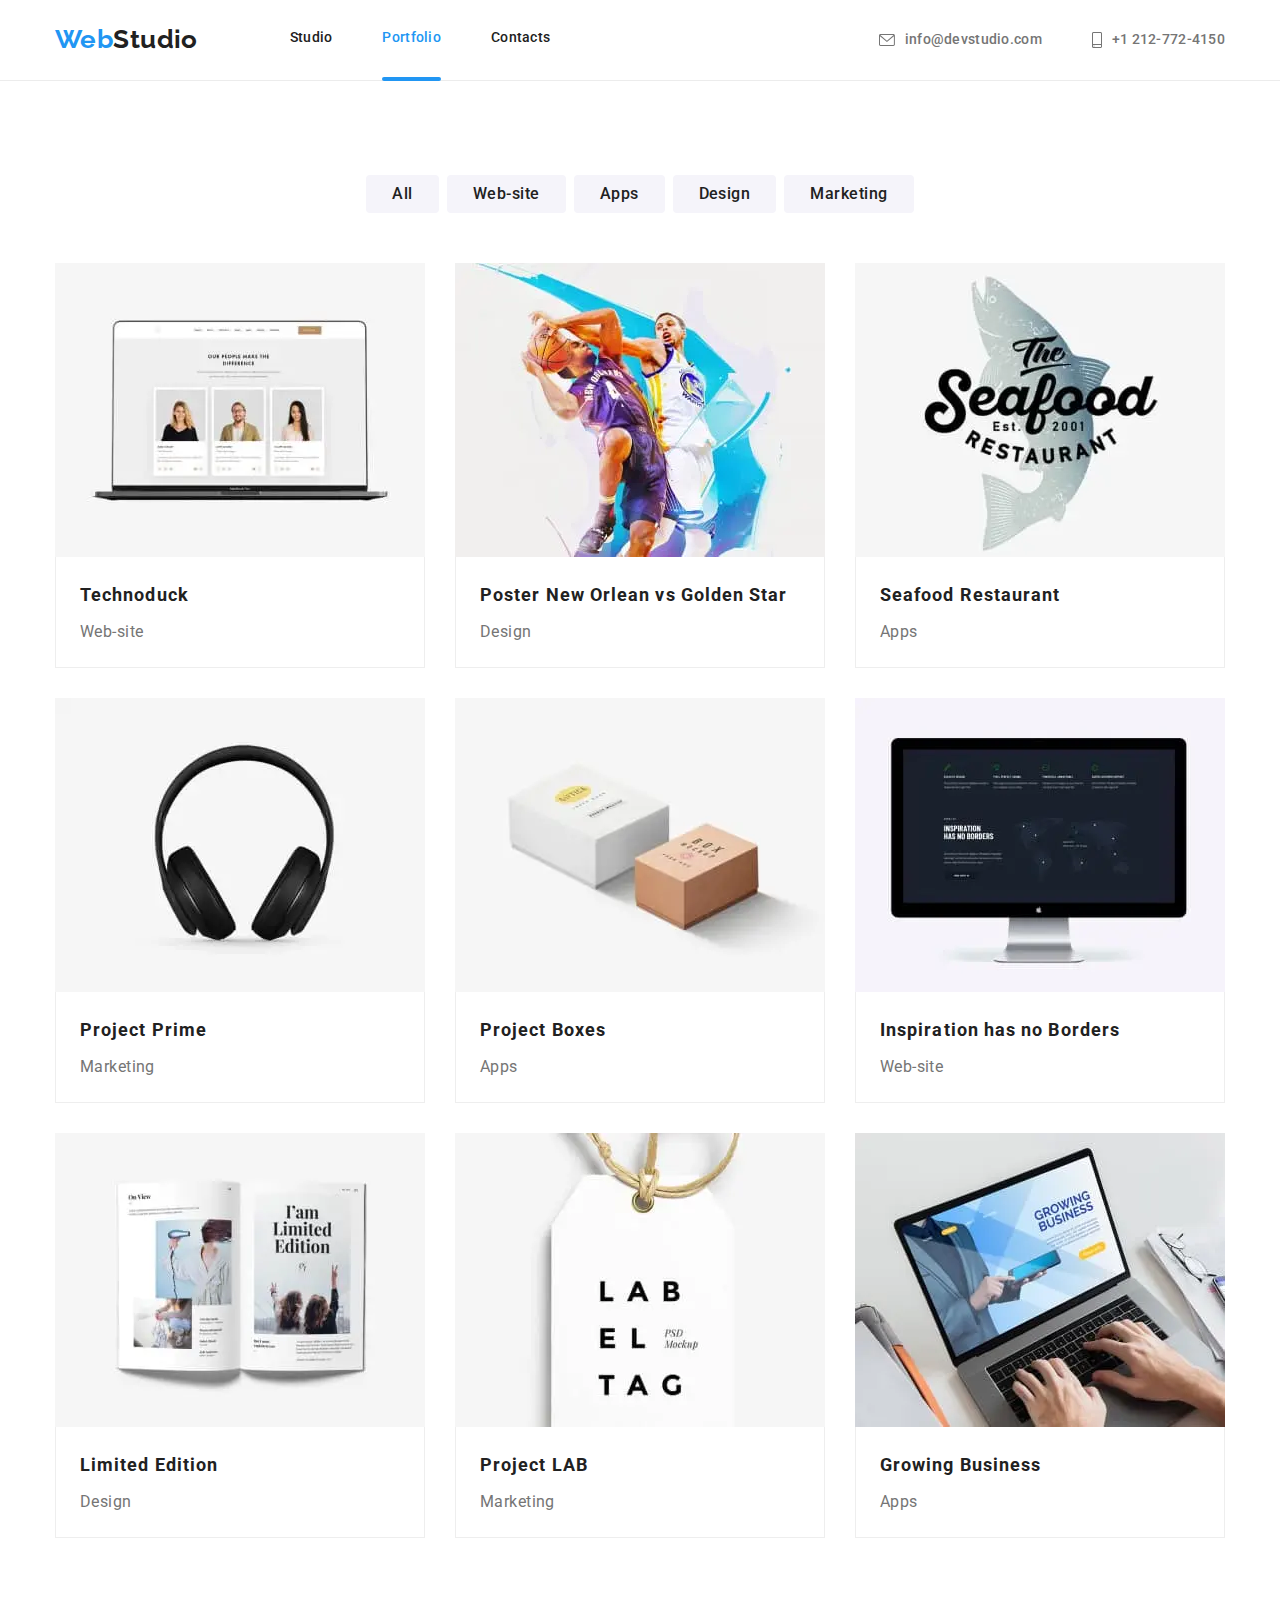
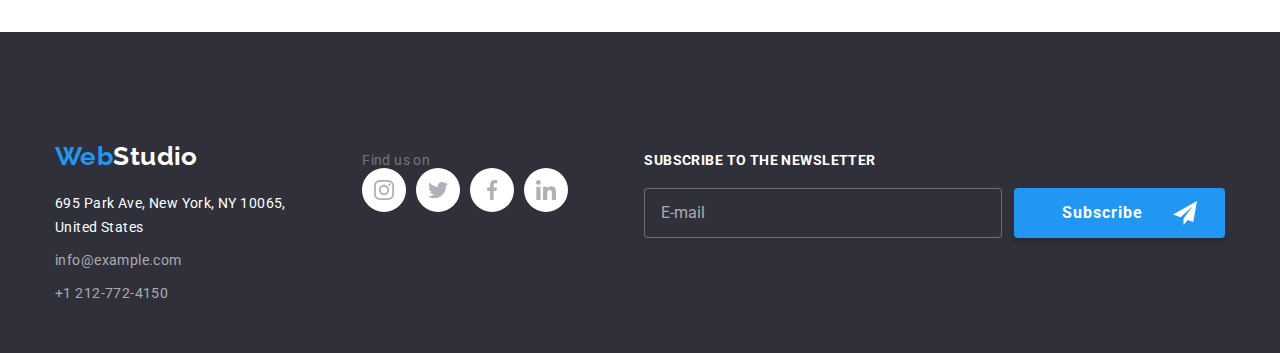
==== commit bd4e7c4a: "Aadaptive layout done" ====
--- a/portfolio.html
+++ b/portfolio.html
@@ -13,9 +13,10 @@
 </head>
 <body>
     <header class="page-header">
-        <div class="container page-header-container">
+        <div class="container page-header__container">
             <nav class="page-header__menu">
-                <a class="page-header__home-link home-link link" href="./index.html"><span class="home-link__web">Web</span><span class="home-link__studio--header">Studio</span></a>
+                <a class="page-header__home-link home-link link" href="./index.html"><span
+                        class="home-link__web">Web</span><span class="home-link__studio--header">Studio</span></a>
                 <ul class="page-header__menu-list list">
                     <li class="page-header__menu-item">
                         <a class="page-header__menu-link link" href="./index.html">Studio</a>
@@ -28,13 +29,21 @@
                     </li>
                 </ul>
             </nav>
+            <button class="mobile-menu__open-btn" type="button">
+                <svg class="mobile-menu__open-btn-icon">
+                    <use href="./images/sprite.svg#icon-menu"></use>
+                </svg>
+            </button>
             <ul class="page-header__contacts list">
-                <li><a class="page-header__contacts-mail link" href="mailto:info@devstudio.com">
-                <svg class="page-header__contacts-mail-icon page-header__contacts-mail-icon--envelope">
-                    <use href="./images/sprite.svg#icon-envelope"></use>
-                </svg>
-                info@devstudio.com</a></li>
-                <li><a class="page-header__contacts-phone link" href="tel:+12127724150">
+                <li>
+                    <a class="page-header__contacts-mail link" href="mailto:info@devstudio.com">
+                        <svg class="page-header__contacts-mail-icon page-header__contacts-mail-icon--envelope">
+                            <use href="./images/sprite.svg#icon-envelope"></use>
+                        </svg>
+                        info@devstudio.com</a>
+                </li>
+                <li>
+                    <a class="page-header__contacts-phone link" href="tel:+12127724150">
                         <svg class="page-header__contacts-phone-icon page-header__contacts-phone-icon--smartphone">
                             <use href="./images/sprite.svg#icon-smartphone"></use>
                         </svg>
--- a/css/main.min.css
+++ b/css/main.min.css
@@ -1 +1 @@
-:root{--accent-color: #2196F3;--main-text-color: #757575;--headers-color: #212121;--white-text-color: #ffffff;--icon-color: #AFB1B8;--main-background-color: #ffffff;--secondary-background-color: #f5f4fa;--button-hover-color: #188CE8;--footer-background-color: #2F303A;--transition-dur-and-func: 250ms cubic-bezier(0.4, 0, 0.2, 1)}.visually-hidden{position:absolute;white-space:nowrap;width:1px;height:1px;overflow:hidden;border:0;padding:0;clip:rect(0 0 0 0);clip-path:inset(50%);margin:-1px}h1,h2,h3,h4,p{margin-top:0;margin-bottom:0}ul,ol{margin-top:0;margin-bottom:0;padding-left:0}body{font-family:"Roboto",sans-serif;font-size:14px;letter-spacing:.03em;color:#757575}.link{text-decoration:none}.list{list-style:none}img{display:block}button{cursor:pointer}:focus{outline:none}.container{padding-left:15px;padding-right:15px}@media screen and (min-width: 480px){.container{width:480px;margin-left:auto;margin-right:auto}}@media screen and (min-width: 768px){.container{width:768px}}@media screen and (min-width: 1200px){.container{width:1200px}}.section{padding-top:94px;padding-bottom:94px}.page-header{position:relative;padding-top:16px;padding-bottom:16px;border-bottom:1px solid #ececec;background-color:var(--main-background-color)}@media screen and (max-width: 767px){.page-header__menu-list{display:none}.page-header__contacts-mail,.page-header__contacts-phone{display:none}.page-header__container{display:flex;align-items:center;justify-content:space-between}.mobile-menu__open-btn{display:flex;align-items:center;justify-content:center;width:40px;height:40px;padding:0;background-color:rgba(0,0,0,0);border:none}.mobile-menu__open-btn-icon{width:24px;height:16px;fill:#000;transition:fill var(--transition-dur-and-func)}.mobile-menu__open-btn-icon:hover,.mobile-menu__open-btn-icon:focus{fill:var(--accent-color)}}@media screen and (min-width: 768px){.mobile-menu__open-btn{display:none}.page-header{padding:0}.page-header__home-link{margin-top:21px;margin-bottom:21px}.page-header__container{display:flex;align-items:center;justify-content:flex-start}.page-header__menu-list{display:flex;column-gap:50px;margin-left:87px}.page-header__menu{display:flex;align-items:center}.page-header__menu-link{font-weight:500;line-height:1.14;letter-spacing:.02em;color:var(--headers-color);transition:color var(--transition-dur-and-func)}.page-header__menu-link.current{color:var(--accent-color)}.page-header__contacts{margin-left:auto}.page-header__contacts-mail,.page-header__contacts-phone{display:block}.page-header__contacts-mail-icon,.page-header__contacts-phone-icon{margin-right:10px;fill:currentColor}.page-header__contacts-mail-icon--envelope{width:14px;height:10px}.page-header__contacts-phone-icon--smartphone{width:10px;height:14px}.page-header__contacts-mail,.page-header__contacts-phone{display:flex;align-items:center;font-weight:500;font-size:12px;line-height:1.17;letter-spacing:.02em;color:var(--main-text-color);transition:color var(--transition-dur-and-func)}.page-header__contacts-mail{margin-bottom:10px}.page-header__menu-link:hover,.page-header__menu-link:focus,.page-header__contacts-mail:hover,.page-header__contacts-mail:focus,.page-header__contacts-phone:hover,.page-header__contacts-phone:focus{color:var(--accent-color)}.page-header__contacts-mail-icon:hover,.page-header__contacts-mail-icon:focus,.page-header__contacts-phone-icon:hover,.page-header__contacts-phone-icon:focus{fill:var(--accent-color)}.current::after{content:"";position:relative;top:28px;left:0;display:block;height:4px;border-radius:2px;background-color:var(--accent-color)}}@media screen and (min-width: 1200px){.page-header__home-link{margin-top:24px;margin-bottom:25px}.page-header__menu-list{margin-left:92px}.page-header__contacts{display:flex;column-gap:50px;align-items:center;margin-left:auto}.page-header__contacts-mail,.page-header__contacts-phone{font-size:14px;line-height:1.14}.page-header__contacts-mail-icon--envelope{width:16px;height:12px}.page-header__contacts-phone-icon--smartphone{width:10px;height:16px}.page-header__contacts-mail{margin-bottom:0}.current::after{top:30px}}.home-link{font-family:"Raleway",sans-serif;font-weight:700;font-size:24px;line-height:1.17}@media screen and (min-width: 1200px){.home-link{font-size:26px;line-height:1.19}}.home-link__web{color:var(--accent-color)}.home-link__studio--header{color:var(--headers-color)}.home-link__studio--footer{color:var(--white-text-color)}.social-media__list{display:flex;column-gap:10px;justify-content:center;margin-top:16px;margin-bottom:30px}.social-media__icon{width:20px;height:20px;fill:var(--icon-color);transition:fill var(--transition-dur-and-func)}.social-media__link:hover .social-media__icon,.social-media__link:focus .social-media__icon{fill:var(--white-text-color)}.social-media__link{display:flex;align-items:center;justify-content:center;width:44px;height:44px;border-radius:50%;background-color:var(--main-background-color);transition:background var(--transition-dur-and-func)}.social-media__link:hover,.social-media__link:focus{background-color:var(--accent-color)}footer{padding-top:60px;padding-bottom:60px;background-color:var(--footer-background-color)}.footer-container{display:flex;column-gap:70px;align-items:baseline}.page-footer__address-list{display:flex;flex-direction:column;row-gap:9px;margin-top:20px}.page-footer__address-link{font-style:normal;line-height:1.71;color:var(--white-text-color)}.page-footer__address-link:hover,.page-footer__address-link:focus{color:var(--accent-color)}.page-footer__footer-mail{font-style:normal;line-height:1.71;color:rgba(255,255,255,.6)}.page-footer__footer-mail:hover,.page-footer__footer-mail:focus{color:var(--accent-color)}.page-footer__footer-phone{font-style:normal;line-height:1.71;color:rgba(255,255,255,.6)}.page-footer__footer-phone:hover,.page-footer__footer-phone:focus{color:var(--accent-color)}.page-footer__address-link,.page-footer__footer-link,.page-footer__footer-phone{transition:color var(--transition-dur-and-func)}.footer-social-media__header{font-weight:700;line-height:1.17;letter-spacing:.03em;text-transform:uppercase;color:var(--white-text-color)}.footer-social-media--list{margin:0;margin-top:20px}.footer-social-media--icon{fill:#fff}.footer-social-media--link{fill:var(--white-text-color);background-color:rgba(255,255,255,.1)}.footer-social-media--link:hover,.footer-social-media--link:focus{background-color:var(--accent-color)}.subscibe-form__wrapper{margin-left:auto}.subscribe-form__title{font-weight:700;line-height:1.17;letter-spacing:.03em;text-transform:uppercase;color:var(--white-text-color)}.subscribe-form__inner-wrapper{display:flex;align-items:center;justify-content:flex-end;margin-top:20px}.subscribe-form__input{width:358px;height:50px;margin-right:12px;padding:15px 16px;background-color:var(--footer-background-color);border:1px solid rgba(255,255,255,.3);border-radius:4px;cursor:pointer;color:var(--white-text-color)}.subscribe-form__input::placeholder{font-size:16px;line-height:1.25;color:rgba(255,255,255,.6)}.subscribe-form__input:focus{box-shadow:0px 4px 4px rgba(0,0,0,.15)}.subscribe-form__button{display:flex;align-items:center;justify-content:space-between;padding:10px 28px 10px 48px;background-color:var(--accent-color);border:none;box-shadow:0px 4px 4px rgba(0,0,0,.15);border-radius:4px;transition:background-color var(--transition-dur-and-func)}.subscribe-form__button:hover,.subscribe-form__button:focus{background-color:var(--button-hover-color)}.subscribe-form__button-title{font-weight:700;font-size:16px;line-height:1.88;letter-spacing:.06em;margin-right:30px;color:var(--white-text-color)}.subscribe-form__button-icon{width:24px;height:24px;padding:0;fill:var(--white-text-color)}.modal-backdrop{position:fixed;top:0;left:0;width:100%;height:100%;z-index:100;background-color:rgba(0,0,0,.2);transition:opacity 500ms linear,visibility 500ms linear}.is-hidden{visibility:hidden;opacity:0;pointer-events:none}.modal-wdw{position:absolute;top:50%;left:50%;transform:translate(-50%, -50%);width:528px;height:581px;padding:40px;background-color:var(--main-background-color);box-shadow:0px 1px 3px rgba(0,0,0,.12),0px 1px 1px rgba(0,0,0,.14),0px 2px 1px rgba(0,0,0,.2);border-radius:4px;transition:transform 500ms ease}.modal-wdw__close-btn{position:absolute;top:8px;right:8px;display:flex;align-items:center;justify-content:center;width:30px;height:30px;border:1px solid rgba(0,0,0,.1);border-radius:50%;background-color:var(--main-background-color);padding:0}.hero-button:active .modal-wdw{transform:translate(-50%, -50%) scale(1)}.modal-wdw__close-btn:active .modal-wdw{transform:translate(-50%, -50%) scale(0)}.modal-wdw__close-icon{transition:fill var(--transition-dur-and-func)}.modal-wdw__close-btn:hover .modal-wdw__close-icon,.modal-wdw__close-btn:focus .modal-wdw__close-icon{fill:var(--accent-color)}.mobile-menu{position:relative;width:480px;height:796px;padding-left:40px;padding-top:48px;padding-bottom:48px}.mobile-menu__close-btn{position:absolute;top:10px;right:15px;display:flex;align-items:center;justify-content:center;width:40px;height:40px;border:none;background-color:rgba(0,0,0,0)}.mobile-menu__close-btn-icon{fill:var(--headers-color);transition:fill var(--transition-dur-and-func)}.mobile-menu__close-btn:hover .mobile-menu__close-btn-icon,.mobile-menu__close-btn:focus .mobile-menu__close-btn-icon{fill:var(--accent-color)}.mobile-menu__menu-list{display:flex;flex-direction:column;gap:32px;justify-content:start}.mobile-menu__menu-item{font-weight:500;font-size:40px;line-height:1.18;letter-spacing:.02em}.mobile-menu__menu-link{color:var(--headers-color)}.mobile-menu__contact-info{margin-top:auto;margin-bottom:64px;font-weight:500;line-height:1.18;letter-spacing:.02em}.mobile-menu__phone{margin-bottom:32px;font-size:34px}.mobile-menu__mail{font-size:24px}.mobile-menu__phone-link,.mobile-menu__mail-link{color:var(--accent-color)}.mobile-menu__social-media-list{display:flex;justify-content:start;gap:20px;font-weight:500;line-height:1.22;font-size:18px;letter-spacing:.02em;color:var(--accent-color)}.mobile-menu__social-media-link--instagram::after,.mobile-menu__social-media-link--twitter::after,.mobile-menu__social-media-link--facebook::after{content:"";height:22px;width:1px;margin-left:10px;background-color:rgba(33,33,33,.2);border:1px solid rgba(33,33,33,.2)}.hero{display:flex;flex-direction:column;max-width:1600px;margin-left:auto;margin-right:auto;padding-top:200px;padding-bottom:200px;align-items:center;background-color:#c4c4c4;background-image:linear-gradient(rgba(47, 48, 58, 0.4), rgba(47, 48, 58, 0.4)),url(../images/mobile-img/hero-bg_mobile.jpg);background-repeat:no-repeat;background-position:left top;background-size:cover}@media screen and (min-device-pixel-ratio: 2)and (max-width: 767px),screen and (min-resolution: 192dpi)and (max-width: 767px),screen and (min-resolution: 2dppx)and (max-width: 767px){.hero{background-image:linear-gradient(rgba(47, 48, 58, 0.4), rgba(47, 48, 58, 0.4)),url(../images/mobile-img/hero-bg_mobile@2x.jpg)}}@media screen and (min-device-pixel-ratio: 2)and (min-width: 768px),screen and (min-resolution: 192dpi)and (min-width: 768px),screen and (min-resolution: 2dppx)and (min-width: 768px){.hero{background-image:linear-gradient(rgba(47, 48, 58, 0.4), rgba(47, 48, 58, 0.4)),url(../images/tablet-img/hero-bg_tablet@2x.jpg)}}@media screen and (min-width: 768px){.hero{background-image:linear-gradient(rgba(47, 48, 58, 0.4), rgba(47, 48, 58, 0.4)),url(../images/tablet-img/hero-bg_tablet.jpg)}}@media screen and (min-device-pixel-ratio: 2)and (min-width: 1200px),screen and (min-resolution: 192dpi)and (min-width: 1200px),screen and (min-resolution: 2dppx)and (min-width: 1200px){.hero{background-image:linear-gradient(rgba(47, 48, 58, 0.4), rgba(47, 48, 58, 0.4)),url(../images/hero-bg@2x.jpg)}}@media screen and (min-width: 1200px){.hero{background-image:linear-gradient(rgba(47, 48, 58, 0.4), rgba(47, 48, 58, 0.4)),url(../images/hero-bg.jpg)}}.hero__title{width:696px;margin-bottom:30px;font-weight:900;font-size:44px;line-height:1.36;text-align:center;letter-spacing:.06em;text-transform:uppercase;color:var(--white-text-color)}.hero__button{width:200px;margin-left:auto;margin-right:auto;padding:10px 20px;border:0;border-radius:4px;box-shadow:0px 4px 4px rgba(0,0,0,.15);font-weight:700;font-size:14px;line-height:1.88;text-align:center;letter-spacing:.06em;color:var(--white-text-color);background-color:var(--accent-color);transition:background var(--transition-dur-and-func)}.hero__button:hover,.hero__button:focus{background-color:var(--button-hover-color)}.features{background-color:var(--main-background-color)}.features__features-container{display:flex;column-gap:30px}.features__item{width:270px}.features__item-rectangle{display:flex;justify-content:center;align-items:center;width:100%;height:120px;margin-bottom:30px;border-radius:4px;background-color:var(--secondary-background-color)}.features__icon{width:70px;height:70px;margin:0}.features__title{margin-bottom:9px;font-size:14px;font-weight:700;line-height:1.17;text-transform:uppercase;color:var(--headers-color)}.features__text{line-height:1.71}.tasks{padding-bottom:94px;text-align:center;background-color:var(--main-background-color)}.tasks__title{margin-bottom:50px;font-weight:700;font-size:36px;line-height:1.17;letter-spacing:.03em;color:var(--headers-color)}.tasks__list{display:flex;column-gap:30px;margin-left:auto;margin-right:auto}.tasks__card{position:relative}.tasks__label{position:absolute;bottom:0;left:0;width:100%;height:70px;display:flex;align-items:center;justify-content:center;font-weight:700;line-height:1.17;color:var(--white-text-color);text-transform:uppercase;background-color:rgba(47,48,58,.8)}.team{background-color:var(--secondary-background-color)}.team__title{margin-bottom:50px;font-weight:700;font-size:36px;line-height:1.17;text-align:center;color:var(--headers-color)}.team__list{display:flex;column-gap:30px}.team__member{margin-top:30px;margin-bottom:10px;font-weight:500;font-size:16px;line-height:1.19;letter-spacing:.03em;text-align:center;color:var(--headers-color)}.team__function{font-size:16px;line-height:1.19;text-align:center}.team__card{border-radius:0 0 4px 4px;box-shadow:0px 1px 3px rgba(0,0,0,.12),0px 1px 1px rgba(0,0,0,.14),0px 2px 1px rgba(0,0,0,.2);background-color:var(--main-background-color)}.customers__header{margin-bottom:50px;color:var(--headers-color);font-weight:700;font-size:36px;line-height:1.17;letter-spacing:.03em;text-align:center}.customers__list{display:flex;column-gap:30px;margin:0}.customers__company-logo{width:170px;height:92px}.customers__link{display:flex;align-items:center;justify-content:center;width:100%;height:100%;border:1px solid #afb1b8;border-radius:4px;transition:border var(--transition-dur-and-func)}.customers__link:hover,.customers__link:focus{border-color:var(--accent-color)}.customers__company-logo .icon{width:106px;height:60px;fill:var(--icon-color);transition:fill var(--transition-dur-and-func)}.customers__link:hover .icon,.customers__link:focus .icon{fill:var(--accent-color)}.filter{background-color:var(--main-background-color)}.filter__buttons-list{display:flex;column-gap:8px;justify-content:center;margin-left:auto;margin-right:auto;margin-bottom:50px}.filter__button{padding:6px 26px;border:0;border-radius:4px;font-weight:500;font-size:16px;line-height:1.62;letter-spacing:.03em;text-align:center;color:var(--headers-color);background-color:var(--secondary-background-color);transition:color var(--transition-dur-and-func),background var(--transition-dur-and-func),box-shadow var(--transition-dur-and-func)}.filter__button:hover,.filter__button:focus{color:var(--white-text-color);background-color:var(--accent-color);box-shadow:0px 3px 1px rgba(0,0,0,.1),0px 1px 2px rgba(0,0,0,.08),0px 2px 2px rgba(0,0,0,.12)}.project__list{display:flex;flex-wrap:wrap;gap:30px}.project__card-section{padding:20px 24px;border-left:1px solid #eee;border-right:1px solid #eee;border-bottom:1px solid #eee}.project__card-title{margin-bottom:4px;font-weight:700;font-size:18px;line-height:2;letter-spacing:.06em;color:var(--headers-color)}.project__card-text{font-size:16px;line-height:1.88;color:var(--main-text-color)}.project__card{flex-basis:calc((100% - 60px)/3);background-color:var(--main-background-color);transition:box-shadow var(--transition-dur-and-func)}.project__card:hover,.project__card:focus{box-shadow:0px 1px 1px rgba(0,0,0,.12),0px 4px 4px rgba(0,0,0,.06),1px 4px 6px rgba(0,0,0,.16)}.project__card--image-wrapper{position:relative;overflow:hidden}.project__card-overlay{position:absolute;top:0;left:0;transform:translateY(100%);overflow:auto;width:100%;height:100%;padding-top:63px;padding-left:24px;padding-right:24px;font-size:18px;line-height:1.56;letter-spacing:.03em;color:var(--white-text-color);background-color:rgba(33,150,243,.9);transition:transform 500ms linear}.project__card-link:hover .project__card-overlay,.project__card-link:focus .project__card-overlay{transform:translateY(0%)}.modal-wdw-form{display:flex;flex-direction:column}.modal-wdw-form__title{margin-bottom:12px;font-weight:700;font-size:20px;line-height:1.15;text-align:center;color:var(--headers-color)}.modal-wdw-form__username,.modal-wdw-form__userphone,.modal-wdw-form__usermail,.modal-wdw-form__comments{margin-bottom:4px;font-size:12px;line-height:1.17;letter-spacing:.01em;color:var(--main-text-color)}.modal-wdw-form__userphone,.modal-wdw-form__usermail,.modal-wdw-form__comments{margin-top:10px}.modal-wdw-form__input{width:100%;height:40px;padding:0;padding-left:42px;outline:none;border:1px solid rgba(33,33,33,.2);border-radius:4px;cursor:pointer;transition:border-color var(--transition-dur-and-func)}.modal-wdw-form__input:focus{border-color:var(--accent-color)}.modal-wdw-form__input-wrapper{position:relative}.modal-wdw__item-icon{position:absolute;top:50%;transform:translateY(-50%);left:12px;width:18px;height:18px;fill:var(--headers-color);cursor:pointer;transition:fill var(--transition-dur-and-func)}.modal-wdw-form__input:focus+.modal-wdw__item-icon{fill:var(--accent-color)}.modal-wdw-form__input-comments{height:120px;margin-bottom:20px;padding:12px 16px;resize:none}.modal-wdw-form__input-comments::placeholder{color:rgba(117,117,117,.5)}.modal-wdw-form__policy{display:flex;align-items:baseline;padding-left:12px;position:relative;cursor:pointer}.modal-wdw-form__policy-check{position:absolute;appearance:none}.modal-wdw-form__own-tickbox{width:16px;height:15px;border:2px solid var(--headers-color);border-radius:2px;background-color:var(--main-background-color);cursor:pointer;transition:background var(--transition-dur-and-func),border-color var(--transition-dur-and-func),box-shadow var(--transition-dur-and-func)}.modal-wdw-form__policy-check:focus+.modal-wdw-form__own-tickbox{box-shadow:0 0 0 1px var(--accent-color)}.modal-wdw-form__own-tickbox-icon{width:11px;height:8px;display:none;fill:var(--white-text-color);transition:fill var(--transition-dur-and-func)}.modal-wdw-form__policy-check:checked+.modal-wdw-form__own-tickbox .modal-wdw-form__own-tickbox-icon{display:block}.modal-wdw-form__policy-check:checked+.modal-wdw-form__own-tickbox{background-color:var(--accent-color);border-color:var(--accent-color);box-shadow:none}.modal-wdw-form__policy-text{margin-left:8px;font-size:14px;line-height:1.71;color:var(--main-text-color)}.modal-wdw-form__policy-link{color:var(--accent-color)}.modal-wdw-form__submit-btn{display:flex;align-items:center;justify-content:center;width:200px;height:50px;margin-left:auto;margin-right:auto;margin-top:30px;margin-bottom:40px;background:var(--accent-color);box-shadow:0px 4px 4px rgba(0,0,0,.15);border:none;border-radius:4px;font-weight:700;font-size:16px;line-height:1.88;letter-spacing:.06em;color:var(--white-text-color);transition:background var(--transition-dur-and-func)}.modal-wdw-form__submit-btn:hover,.modal-wdw-form__submit-btn:focus{background:var(--button-hover-color)}/*# sourceMappingURL=main.min.css.map */+:root{--accent-color: #2196F3;--main-text-color: #757575;--headers-color: #212121;--white-text-color: #ffffff;--icon-color: #AFB1B8;--main-background-color: #ffffff;--secondary-background-color: #f5f4fa;--button-hover-color: #188CE8;--footer-background-color: #2F303A;--transition-dur-and-func: 250ms cubic-bezier(0.4, 0, 0.2, 1)}.visually-hidden{position:absolute;white-space:nowrap;width:1px;height:1px;overflow:hidden;border:0;padding:0;clip:rect(0 0 0 0);clip-path:inset(50%);margin:-1px}h1,h2,h3,h4,p{margin-top:0;margin-bottom:0}ul,ol{margin-top:0;margin-bottom:0;padding-left:0}body{font-family:"Roboto",sans-serif;font-size:14px;letter-spacing:.03em;color:#757575}.link{text-decoration:none}.list{list-style:none}img{display:block;max-width:100%;height:auto}button{cursor:pointer}:focus{outline:none}.container{padding-left:15px;padding-right:15px}@media screen and (min-width: 480px){.container{width:480px;margin-left:auto;margin-right:auto}}@media screen and (min-width: 768px){.container{width:768px}}@media screen and (min-width: 1200px){.container{width:1200px}}.section{padding-top:60px;padding-bottom:60px}@media screen and (min-width: 1200px){.section{padding-top:94px;padding-bottom:94px}}.page-header{position:relative;padding-top:16px;padding-bottom:16px;border-bottom:1px solid #ececec;background-color:var(--main-background-color)}@media screen and (max-width: 767px){.page-header__menu-list{display:none}.page-header__contacts{display:none}.page-header__container{display:flex;align-items:center;justify-content:space-between}.mobile-menu__open-btn{display:flex;align-items:center;justify-content:center;width:40px;height:40px;padding:0;background-color:rgba(0,0,0,0);border:none}.mobile-menu__open-btn-icon{width:24px;height:16px;fill:#000;transition:fill var(--transition-dur-and-func)}.mobile-menu__open-btn-icon:hover,.mobile-menu__open-btn-icon:focus{fill:var(--accent-color)}}@media screen and (min-width: 768px){.mobile-menu__open-btn{display:none}.page-header{padding:0}.page-header__home-link{margin-top:21px;margin-bottom:21px}.page-header__container{display:flex;align-items:center;justify-content:flex-start}.page-header__menu-list{display:flex;column-gap:50px;margin-left:87px}.page-header__menu{display:flex;align-items:center}.page-header__menu-link{font-weight:500;line-height:1.14;letter-spacing:.02em;color:var(--headers-color);transition:color var(--transition-dur-and-func)}.page-header__menu-link.current{color:var(--accent-color)}.page-header__contacts{display:block;margin-left:auto}.page-header__contacts-mail-icon,.page-header__contacts-phone-icon{margin-right:10px;fill:currentColor}.page-header__contacts-mail-icon--envelope{width:14px;height:10px}.page-header__contacts-phone-icon--smartphone{width:10px;height:14px}.page-header__contacts-mail,.page-header__contacts-phone{display:flex;align-items:center;font-weight:500;font-size:12px;line-height:1.17;letter-spacing:.02em;color:var(--main-text-color);transition:color var(--transition-dur-and-func)}.page-header__contacts-mail{margin-bottom:10px}.page-header__menu-link:hover,.page-header__menu-link:focus,.page-header__contacts-mail:hover,.page-header__contacts-mail:focus,.page-header__contacts-phone:hover,.page-header__contacts-phone:focus{color:var(--accent-color)}.page-header__contacts-mail-icon:hover,.page-header__contacts-mail-icon:focus,.page-header__contacts-phone-icon:hover,.page-header__contacts-phone-icon:focus{fill:var(--accent-color)}.current::after{content:"";position:relative;top:26px;left:0;display:block;height:4px;border-radius:2px;background-color:var(--accent-color)}}@media screen and (min-width: 1200px){.page-header__home-link{margin-top:24px;margin-bottom:25px}.page-header__menu-list{margin-left:92px}.page-header__contacts{display:flex;column-gap:50px;align-items:center;margin-left:auto}.page-header__contacts-mail,.page-header__contacts-phone{font-size:14px;line-height:1.14}.page-header__contacts-mail-icon--envelope{width:16px;height:12px}.page-header__contacts-phone-icon--smartphone{width:10px;height:16px}.page-header__contacts-mail{margin-bottom:0}.current::after{top:31px}}.home-link{font-family:"Raleway",sans-serif;font-weight:700;font-size:24px;line-height:1.17}.home-link__web{color:var(--accent-color)}.home-link__studio--header{color:var(--headers-color)}.home-link__studio--footer{color:var(--white-text-color)}@media screen and (min-width: 1200px){.home-link{font-size:26px;line-height:1.19}}.social-media__list{display:flex;column-gap:10px;justify-content:center}.social-media__icon{width:20px;height:20px;fill:var(--icon-color);transition:fill var(--transition-dur-and-func)}.social-media__link:hover .social-media__icon,.social-media__link:focus .social-media__icon{fill:var(--white-text-color)}.social-media__link{display:flex;align-items:center;justify-content:center;width:44px;height:44px;border-radius:50%;background-color:var(--main-background-color);transition:background var(--transition-dur-and-func)}.social-media__link:hover,.social-media__link:focus{background-color:var(--accent-color)}footer{padding-top:60px;padding-bottom:60px;background-color:var(--footer-background-color)}.page-footer__address-section{text-align:center}.page-footer__address-list{display:flex;flex-direction:column;row-gap:8px;margin-top:20px;margin-bottom:60px}.page-footer__address-link{font-style:normal;line-height:1.71;text-align:center;color:var(--white-text-color)}.page-footer__address-link:hover,.page-footer__address-link:focus{color:var(--accent-color)}.page-footer__footer-mail{font-style:normal;line-height:1.71;color:rgba(255,255,255,.6)}.page-footer__footer-mail:hover,.page-footer__footer-mail:focus{color:var(--accent-color)}.page-footer__footer-phone{font-style:normal;line-height:1.71;color:rgba(255,255,255,.6)}.page-footer__footer-phone:hover,.page-footer__footer-phone:focus{color:var(--accent-color)}.page-footer__address-link,.page-footer__footer-link,.page-footer__footer-phone{transition:color var(--transition-dur-and-func)}.page-footer__social-media{text-align:center}.page-footer__social-media__header{font-weight:700;line-height:1.17;letter-spacing:.03em;text-transform:uppercase;color:var(--white-text-color)}.page-footer__social-media--list{margin-top:20px}.page-footer__social-media--icon{fill:#fff}.page-footer__social-media--link{fill:var(--white-text-color);background-color:rgba(255,255,255,.1)}.page-footer__social-media--link:hover,.page-footer__social-media--link:focus{background-color:var(--accent-color)}@media screen and (min-width: 768px){.page-footer__inner-wrapper{display:flex;align-items:baseline;justify-content:space-between;margin-left:61px;margin-right:74px}.page-footer__address-list{margin-bottom:0}}@media screen and (min-width: 1200px){footer{padding-bottom:47px}.page-footer{text-align:left;max-width:1600px}.page-footer__inner-wrapper{justify-content:start;column-gap:70px}.footer-container{display:flex;align-items:baseline;justify-content:space-between}.page-footer__address-section{width:231px}.page-footer__address-list{row-gap:9px}.page-footer__address-section,.page-footer__social-media{text-align:left}}.subscribe-form__title{margin-top:60px;font-weight:700;line-height:1.17;letter-spacing:.03em;text-transform:uppercase;color:var(--white-text-color)}.subscribe-form{text-align:center}.subscribe-form__inner-wrapper{max-width:450px;margin-top:20px}.subscribe-form__input{width:100%;height:50px;padding:15px 16px;background-color:var(--footer-background-color);border:1px solid rgba(255,255,255,.3);border-radius:4px;cursor:pointer;color:var(--white-text-color)}.subscribe-form__input::placeholder{font-size:16px;line-height:1.25;color:rgba(255,255,255,.6)}.subscribe-form__input:focus{box-shadow:0px 4px 4px rgba(0,0,0,.15)}.subscribe-form__button{display:flex;align-items:center;justify-content:space-between;margin-top:20px;margin-left:auto;margin-right:auto;padding:10px 28px 10px 48px;background-color:var(--accent-color);border:none;box-shadow:0px 4px 4px rgba(0,0,0,.15);border-radius:4px;transition:background-color var(--transition-dur-and-func)}.subscribe-form__button:hover,.subscribe-form__button:focus{background-color:var(--button-hover-color)}.subscribe-form__button-title{font-weight:700;font-size:16px;line-height:1.88;letter-spacing:.06em;margin-right:30px;color:var(--white-text-color)}.subscribe-form__button-icon{width:24px;height:24px;padding:0;fill:var(--white-text-color)}@media screen and (min-width: 768px){.subscribe-form__inner-wrapper{margin-left:auto;margin-right:auto}}@media screen and (min-width: 1200px){.subscribe-form{text-align:left}.subscribe-form__inner-wrapper{display:flex;align-items:center;gap:12px;max-width:100%}.subscribe-form__input{width:358px}.subscribe-form__button{margin:0}}.modal-backdrop{position:fixed;top:0;left:0;width:100%;height:100%;z-index:100;background-color:rgba(0,0,0,.2);transition:opacity 500ms linear,visibility 500ms linear}.is-hidden{visibility:hidden;opacity:0;pointer-events:none}.modal-wdw{position:absolute;top:50%;left:50%;transform:translate(-50%, -50%);width:450px;height:609px;padding:40px;background-color:var(--main-background-color);box-shadow:0px 1px 3px rgba(0,0,0,.12),0px 1px 1px rgba(0,0,0,.14),0px 2px 1px rgba(0,0,0,.2);border-radius:4px;transition:transform 500ms ease}.modal-wdw__close-btn{position:absolute;top:8px;right:8px;display:flex;align-items:center;justify-content:center;width:30px;height:30px;border:1px solid rgba(0,0,0,.1);border-radius:50%;background-color:var(--main-background-color);padding:0}.hero-button:active .modal-wdw{transform:translate(-50%, -50%) scale(1)}.modal-wdw__close-btn:active .modal-wdw{transform:translate(-50%, -50%) scale(0)}.modal-wdw__close-icon{transition:fill var(--transition-dur-and-func)}.modal-wdw__close-btn:hover .modal-wdw__close-icon,.modal-wdw__close-btn:focus .modal-wdw__close-icon{fill:var(--accent-color)}@media screen and (min-width: 1200px){.modal-wdw{width:528px;height:581px}}.hero{display:flex;flex-direction:column;max-width:480px;margin-left:auto;margin-right:auto;padding-top:118px;padding-bottom:118px;align-items:center;background-color:#c4c4c4;background-image:linear-gradient(rgba(47, 48, 58, 0.4), rgba(47, 48, 58, 0.4)),url(../images/mobile-img/hero-bg_mobile.jpg);background-repeat:no-repeat;background-position:left top;background-size:cover}.hero__title{max-width:360px;margin-bottom:30px;font-weight:900;font-size:26px;line-height:1.62;text-align:center;letter-spacing:.06em;text-transform:uppercase;color:var(--white-text-color)}.hero__button{max-width:200px;margin-left:auto;margin-right:auto;padding:10px 20px;border:0;border-radius:4px;box-shadow:0px 4px 4px rgba(0,0,0,.15);font-weight:700;font-size:14px;line-height:1.88;text-align:center;letter-spacing:.06em;color:var(--white-text-color);background-color:var(--accent-color);transition:background var(--transition-dur-and-func)}.hero__button:hover,.hero__button:focus{background-color:var(--button-hover-color)}@media screen and (min-device-pixel-ratio: 2)and (max-width: 767px),screen and (min-resolution: 192dpi)and (max-width: 767px),screen and (min-resolution: 2dppx)and (max-width: 767px){.hero{background-image:linear-gradient(rgba(47, 48, 58, 0.4), rgba(47, 48, 58, 0.4)),url(../images/mobile-img/hero-bg_mobile@2x.jpg)}}@media screen and (min-width: 768px){.hero{max-width:768px}}@media screen and (min-device-pixel-ratio: 2)and (min-width: 768px),screen and (min-resolution: 192dpi)and (min-width: 768px),screen and (min-resolution: 2dppx)and (min-width: 768px){.hero{background-image:linear-gradient(rgba(47, 48, 58, 0.4), rgba(47, 48, 58, 0.4)),url(../images/tablet-img/hero-bg_tablet@2x.jpg)}}@media screen and (min-width: 768px){.hero{background-image:linear-gradient(rgba(47, 48, 58, 0.4), rgba(47, 48, 58, 0.4)),url(../images/tablet-img/hero-bg_tablet.jpg)}}@media screen and (min-width: 1200px){.hero{max-width:1600px;padding-top:200px;padding-bottom:200px}.hero__title{max-width:696px;font-size:44px;line-height:1.36}}@media screen and (min-device-pixel-ratio: 2)and (min-width: 1200px),screen and (min-resolution: 192dpi)and (min-width: 1200px),screen and (min-resolution: 2dppx)and (min-width: 1200px){.hero{background-image:linear-gradient(rgba(47, 48, 58, 0.4), rgba(47, 48, 58, 0.4)),url(../images/hero-bg@2x.jpg)}}@media screen and (min-width: 1200px){.hero{background-image:linear-gradient(rgba(47, 48, 58, 0.4), rgba(47, 48, 58, 0.4)),url(../images/hero-bg.jpg)}}.features{background-color:var(--main-background-color)}.features__item{max-width:450px;margin-bottom:30px}.features__item-rectangle{display:flex;justify-content:center;align-items:center;width:100%;margin-bottom:30px;padding-top:25px;padding-bottom:25px;border-radius:4px;background-color:var(--secondary-background-color)}.features__icon{width:70px;height:70px;margin:0}.features__title{margin-bottom:10px;font-size:14px;font-weight:700;line-height:1.17;text-align:center;text-transform:uppercase;color:var(--headers-color)}.features__text{line-height:1.71}@media screen and (min-width: 768px){.features__features-container{display:flex;column-gap:30px;flex-wrap:wrap}.features__item{max-width:354px}.features__title{text-align:left}}@media screen and (min-width: 1200px){.features__features-container{flex-wrap:nowrap}.features__item{max-width:270px;margin:0}}@media screen and (max-width: 1199px){.tasks{display:none}}@media screen and (min-width: 1200px){.tasks{padding-bottom:94px;text-align:center;background-color:var(--main-background-color)}.tasks__title{margin-bottom:50px;font-weight:700;font-size:36px;line-height:1.17;letter-spacing:.03em;color:var(--headers-color)}.tasks__list{display:flex;column-gap:30px;margin-left:auto;margin-right:auto}.tasks__card{position:relative}.tasks__label{position:absolute;bottom:0;left:0;width:100%;height:70px;display:flex;align-items:center;justify-content:center;font-weight:700;line-height:1.17;color:var(--white-text-color);text-transform:uppercase;background-color:rgba(47,48,58,.8)}}.team{background-color:var(--secondary-background-color)}.team__title{margin-bottom:30px;font-weight:700;font-size:28px;line-height:1.18;text-align:center;color:var(--headers-color)}.team__list{display:flex;flex-direction:column;row-gap:30px}.team__card{max-width:450px;padding-bottom:24px;border-radius:0 0 4px 4px;box-shadow:0px 1px 3px rgba(0,0,0,.12),0px 1px 1px rgba(0,0,0,.14),0px 2px 1px rgba(0,0,0,.2);background-color:var(--main-background-color)}.team__member{margin-top:30px;margin-bottom:10px;font-weight:500;font-size:16px;line-height:1.19;letter-spacing:.03em;text-align:center;color:var(--headers-color)}.team__function{margin-bottom:16px;font-size:16px;line-height:1.19;text-align:center}@media screen and (min-width: 768px){.team__list{flex-direction:row;column-gap:30px;flex-wrap:wrap}.team__card{max-width:354px}}@media screen and (min-width: 1200px){.team__list{flex-wrap:nowrap}.team__card{max-width:270px;padding-bottom:30px}}.customers__header{margin-bottom:30px;color:var(--headers-color);font-weight:700;font-size:28px;line-height:1.18;letter-spacing:.03em;text-align:center}.customers__list{display:flex;gap:30px;flex-wrap:wrap;margin:0}.customers__company-logo{width:210px}.customers__link{display:flex;align-items:center;justify-content:center;width:100%;padding-top:16px;padding-bottom:16px;border:1px solid #afb1b8;border-radius:4px;transition:border var(--transition-dur-and-func)}.customers__link:hover,.customers__link:focus{border-color:var(--accent-color)}.customers__company-logo-icon{width:106px;height:60px;fill:var(--icon-color);transition:fill var(--transition-dur-and-func)}.customers__link:hover .customers__company-logo-icon,.customers__link:focus .customers__company-logo-icon{fill:var(--accent-color)}@media screen and (min-width: 768px){.customers__company-logo{width:226px}}@media screen and (min-width: 1200px){.customers__header{margin-bottom:50px;font-size:36px;line-height:1.17}.customers__list{flex-wrap:nowrap}.customers__company-logo{width:170px}}.filter{background-color:var(--main-background-color)}.filter__buttons-list{display:flex;column-gap:8px;flex-wrap:wrap;margin-left:auto;margin-right:auto;margin-bottom:50px}.filter__button{padding:6px 26px;border:0;border-radius:4px;font-weight:500;font-size:16px;line-height:1.62;letter-spacing:.03em;text-align:center;color:var(--headers-color);background-color:var(--secondary-background-color);transition:color var(--transition-dur-and-func),background var(--transition-dur-and-func),box-shadow var(--transition-dur-and-func)}.filter__button:hover,.filter__button:focus{color:var(--white-text-color);background-color:var(--accent-color);box-shadow:0px 3px 1px rgba(0,0,0,.1),0px 1px 2px rgba(0,0,0,.08),0px 2px 2px rgba(0,0,0,.12)}.project__card-link{height:100%}.project__card-section{padding:20px 24px;border-left:1px solid #eee;border-right:1px solid #eee;border-bottom:1px solid #eee}.project__card-title{margin-bottom:4px;font-weight:700;font-size:18px;line-height:2;letter-spacing:.06em;color:var(--headers-color)}.project__card-text{font-size:16px;line-height:1.88;color:var(--main-text-color)}.project__card{max-width:450px;background-color:var(--main-background-color);transition:box-shadow var(--transition-dur-and-func)}.project__card:hover,.project__card:focus{box-shadow:0px 1px 1px rgba(0,0,0,.12),0px 4px 4px rgba(0,0,0,.06),1px 4px 6px rgba(0,0,0,.16)}.project__card--image-wrapper{position:relative;overflow:hidden}.project__card-overlay{position:absolute;top:0;left:0;transform:translateY(100%);overflow:auto;width:100%;height:100%;padding-top:63px;padding-left:24px;padding-right:24px;font-size:18px;line-height:1.56;letter-spacing:.03em;color:var(--white-text-color);background-color:rgba(33,150,243,.9);transition:transform 500ms linear}.project__card-link:hover .project__card-overlay,.project__card-link:focus .project__card-overlay{transform:translateY(0%)}@media screen and (max-width: 767px){.project__card:not(:last-child){margin-bottom:30px}}@media screen and (min-width: 768px){.filter__buttons-list{justify-content:center;flex-wrap:nowrap}.project__list{display:flex;flex-wrap:wrap;gap:30px}.project__card{flex-basis:calc((100% - 30px)/2)}.project__card-link{display:flex;flex-direction:column}.project__card-section{flex-grow:1}}@media screen and (min-width: 1200px){.project__card{flex-basis:calc((100% - 60px)/3)}}.modal-wdw-form{display:flex;flex-direction:column}.modal-wdw-form__title{margin-bottom:12px;font-weight:700;font-size:20px;line-height:1.15;text-align:center;color:var(--headers-color)}.modal-wdw-form__username,.modal-wdw-form__userphone,.modal-wdw-form__usermail,.modal-wdw-form__comments{margin-bottom:4px;font-size:12px;line-height:1.17;letter-spacing:.01em;color:var(--main-text-color)}.modal-wdw-form__userphone,.modal-wdw-form__usermail,.modal-wdw-form__comments{margin-top:10px}.modal-wdw-form__input{width:100%;height:40px;padding:0;padding-left:42px;outline:none;border:1px solid rgba(33,33,33,.2);border-radius:4px;cursor:pointer;transition:border-color var(--transition-dur-and-func)}.modal-wdw-form__input:focus{border-color:var(--accent-color)}.modal-wdw-form__input-wrapper{position:relative}.modal-wdw__item-icon{position:absolute;top:50%;transform:translateY(-50%);left:12px;width:18px;height:18px;fill:var(--headers-color);cursor:pointer;transition:fill var(--transition-dur-and-func)}.modal-wdw-form__input:focus+.modal-wdw__item-icon{fill:var(--accent-color)}.modal-wdw-form__input-comments{height:120px;margin-bottom:20px;padding:12px 16px;resize:none}.modal-wdw-form__input-comments::placeholder{color:rgba(117,117,117,.5)}.modal-wdw-form__policy{display:flex;align-items:baseline;padding-left:12px;position:relative;cursor:pointer}.modal-wdw-form__policy-check{position:absolute;appearance:none}.modal-wdw-form__own-tickbox{width:16px;height:15px;border:2px solid var(--headers-color);border-radius:2px;background-color:var(--main-background-color);cursor:pointer;transition:background var(--transition-dur-and-func),border-color var(--transition-dur-and-func),box-shadow var(--transition-dur-and-func)}.modal-wdw-form__policy-check:focus+.modal-wdw-form__own-tickbox{box-shadow:0 0 0 1px var(--accent-color)}.modal-wdw-form__own-tickbox-icon{width:11px;height:8px;display:none;fill:var(--white-text-color);transition:fill var(--transition-dur-and-func)}.modal-wdw-form__policy-check:checked+.modal-wdw-form__own-tickbox .modal-wdw-form__own-tickbox-icon{display:block}.modal-wdw-form__policy-check:checked+.modal-wdw-form__own-tickbox{background-color:var(--accent-color);border-color:var(--accent-color);box-shadow:none}.modal-wdw-form__policy-text{margin-left:8px;font-size:14px;line-height:1.71;color:var(--main-text-color)}.modal-wdw-form__policy-link{color:var(--accent-color)}.modal-wdw-form__submit-btn{display:flex;align-items:center;justify-content:center;width:200px;height:50px;margin-left:auto;margin-right:auto;margin-top:30px;margin-bottom:40px;background:var(--accent-color);box-shadow:0px 4px 4px rgba(0,0,0,.15);border:none;border-radius:4px;font-weight:700;font-size:16px;line-height:1.88;letter-spacing:.06em;color:var(--white-text-color);transition:background var(--transition-dur-and-func)}.modal-wdw-form__submit-btn:hover,.modal-wdw-form__submit-btn:focus{background:var(--button-hover-color)}/*# sourceMappingURL=main.min.css.map */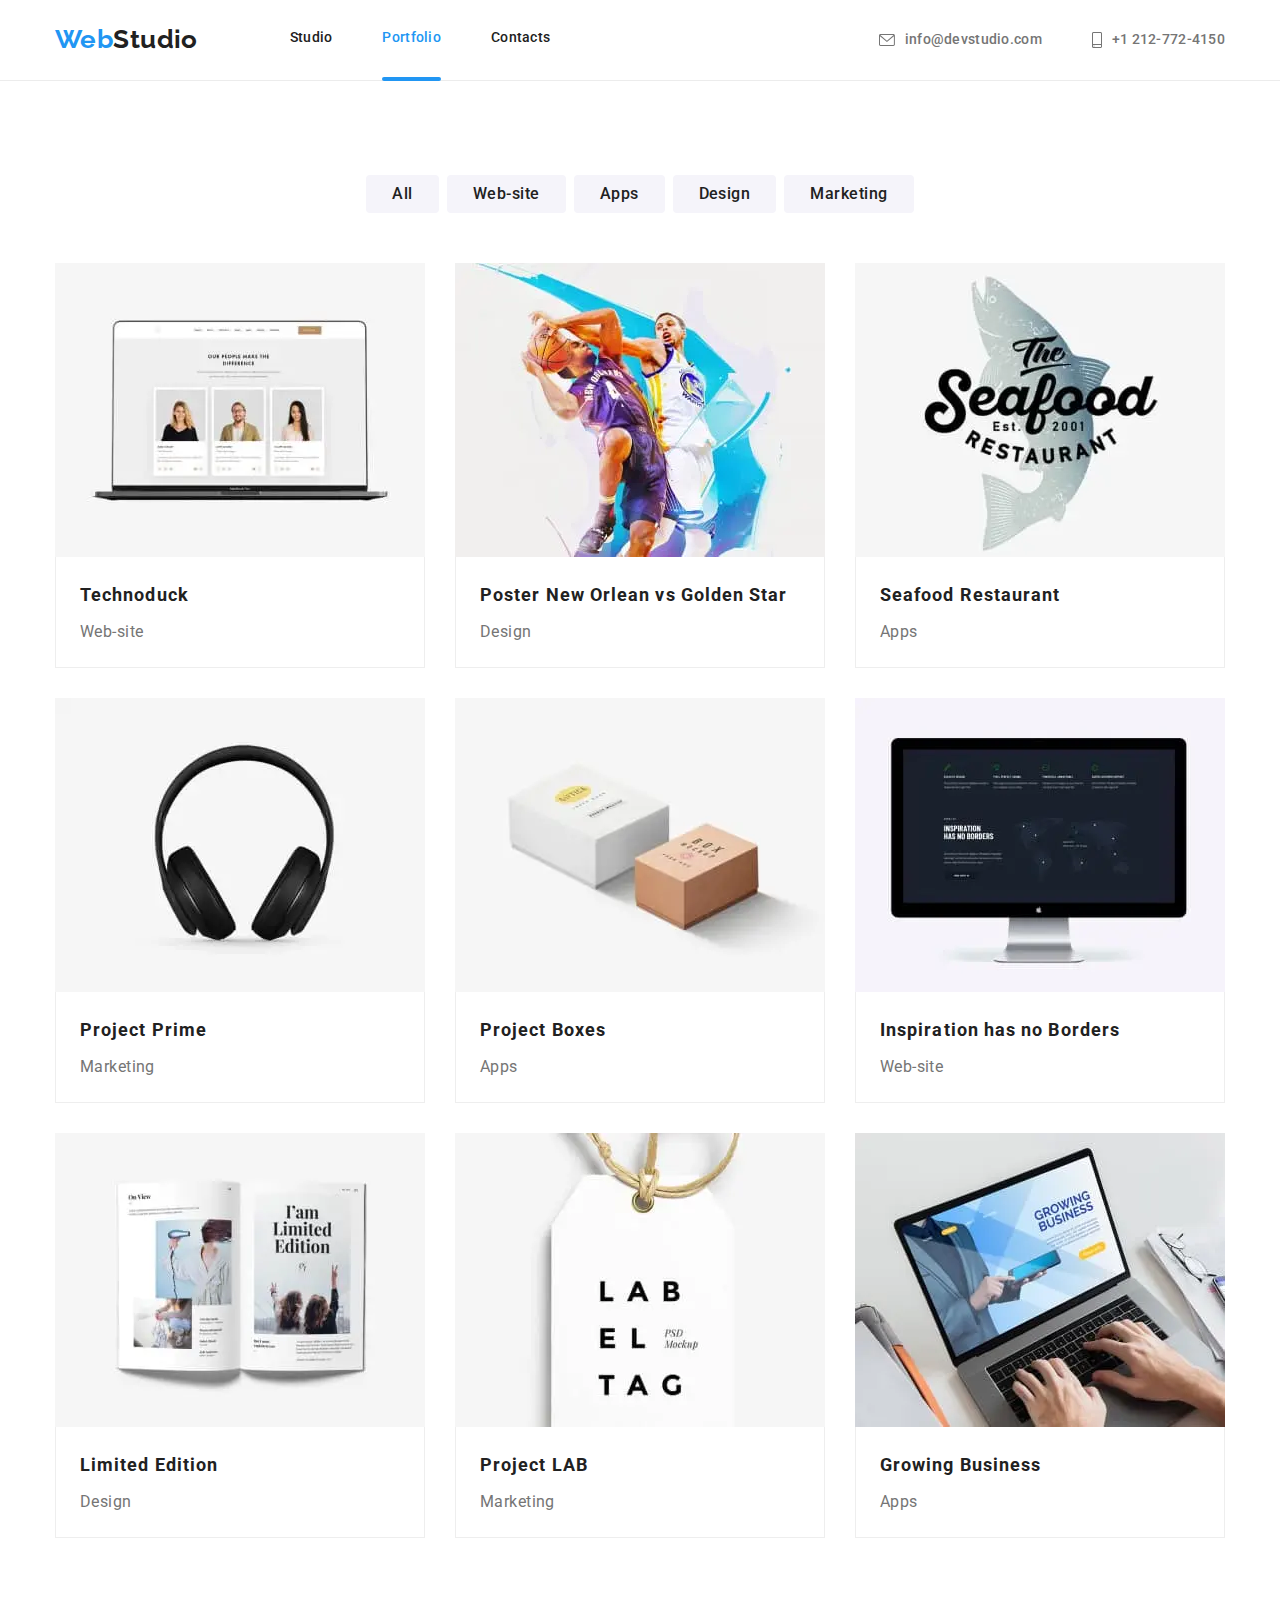
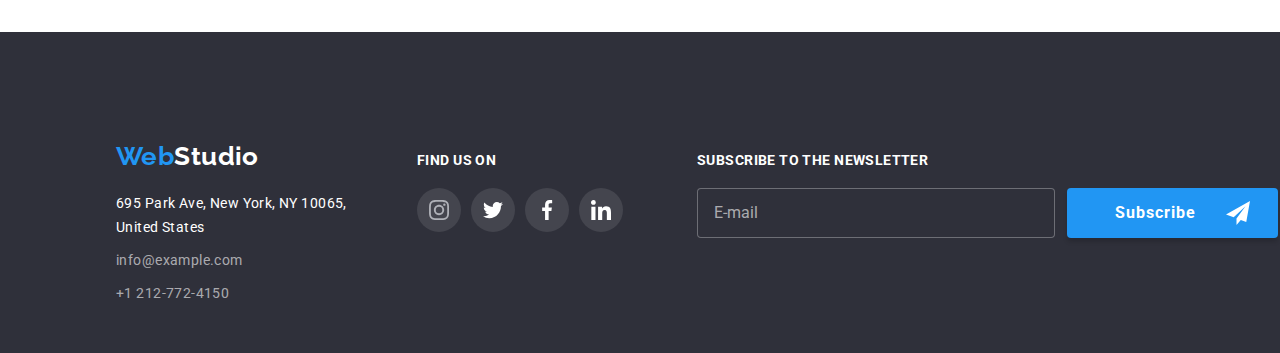
==== commit d6158e64: "Customers and filter list fixed" ====
--- a/portfolio.html
+++ b/portfolio.html
@@ -29,11 +29,13 @@
                     </li>
                 </ul>
             </nav>
-            <button class="mobile-menu__open-btn" type="button">
+
+            <button class="mobile-menu__open-btn" type="button" data-menu-open>
                 <svg class="mobile-menu__open-btn-icon">
-                    <use href="./images/sprite.svg#icon-menu"></use>
+                <use href="./images/sprite.svg#icon-menu"></use>
                 </svg>
             </button>
+
             <ul class="page-header__contacts list">
                 <li>
                     <a class="page-header__contacts-mail link" href="mailto:info@devstudio.com">
@@ -51,6 +53,56 @@
                 </li>
             </ul>
         </div>
+
+        <div class="mobile-menu" data-menu>
+            <div class="mobile-menu__container">
+                <button type="button" class="mobile-menu__close-btn" data-menu-close>
+                    <svg class="mobile-menu__close-btn-icon icon" width="18" height="18">
+                        <use href="./images/sprite.svg#icon-close-btn"></use>
+                    </svg>
+                </button>
+                <ul class="mobile-menu__menu-list list">
+                    <li class="mobile-menu__menu-item">
+                        <a class="mobile-menu__menu-link link" href="./index.html">Studio</a>
+                    </li>
+                    <li class="mobile-menu__menu-item">
+                        <a class="mobile-menu__menu-link link mobile-menu__current-link" href="./portfolio.html">Portfolio</a>
+                    </li>
+                    <li class="mobile-menu__menu-item">
+                        <a class="mobile-menu__menu-link link" href="#">Contacts</a>
+                    </li>
+                </ul>
+                <div class="mobile-menu__inner-wrapper">
+                    <ul class="mobile-menu__contact-info">
+                        <li class="mobile-menu__phone list">
+                            <a class="mobile-menu__phone-link link" href="tel:+12127724150">+1 212-772-4150</a>
+                        </li>
+                        <li class="mobile-menu__mail list">
+                            <a class="mobile-menu__mail-link link" href="mailto:info@devstudio.com">info@devstudio.com</a>
+                        </li>
+                    </ul>
+                    <ul class="mobile-menu__social-media-list list">
+                        <li class="mobile-menu__social-media-item">
+                            <a class="mobile-menu__social-media-link mobile-menu__social-media-link--instagram link"
+                                href="#">Instagram</a>
+                        </li>
+                        <li class="mobile-menu__social-media-item">
+                            <a class="mobile-menu__social-media-link mobile-menu__social-media-link--twitter link"
+                                href="#">Twitter</a>
+                        </li>
+                        <li class="mobile-menu__social-media-item">
+                            <a class="mobile-menu__social-media-link mobile-menu__social-media-link--facebook link"
+                                href="#">Facebook</a>
+                        </li>
+                        <li class="mobile-menu__social-media-item">
+                            <a class="mobile-menu__social-media-link mobile-menu__social-media-link--linkedin link"
+                                href="#">LinkedIn</a>
+                        </li>
+                    </ul>
+                </div>
+            </div>
+        </div>
+
     </header>
 
     <main>
@@ -443,59 +495,62 @@
     
     <footer class="page-footer" id="contacts">
         <div class="footer-container container">
-            <div class="address-footer-section">
-                <a class="home-link link" href="./index.html"><span class="home-link__web">Web</span><span class="home-link__studio--footer">Studio</span></a>
-            <address>
-                <ul class="page-footer__address-list list">
-                    <li><a class="page-footer__address-link link" href="https://goo.gl/maps/tVKiY3Z6atngq88f9"
-                        target="_blank" rel="noopener noreferrer nofollow">
-                        695 Park Ave, New York, NY 10065,<br>
-                        United States</a>
-                    </li>
-                    <li><a class="page-footer__footer-mail link" href="mailto:info@example.com">info@example.com</a>
-                    </li>
-                    <li><a class="page-footer__footer-phone link" href="tel:+12127724150">+1 212-772-4150</a></li>
-                </ul>
-            </address>
-            </div>
-            <div class="footer-social-media">
-                <p class="footer-social-media__header">Find us on</p>
-                <ul class="social-media__list footer-social-media--list list">
-                    <li class="social-media__item">
-                        <a class="social-media__link footer-social-media--link instagram link" href="">
-                            <svg class="social-media__icon footer-social-media--icon icon">
-                                <use href="./images/sprite.svg#icon-instagram"></use>
-                            </svg>
-                        </a>
-                    </li>
-                    <li class="social-media__item">
-                        <a class="social-media__link footer-social-media--link twitter link" href="">
-                            <svg class="social-media__icon footer-social-media--icon icon">
-                                <use href="./images/sprite.svg#icon-twitter"></use>
-                            </svg>
-                        </a>
-                    </li>
-                    <li class="social-media__item">
-                        <a class="social-media__link footer-social-media--link facebook link" href="">
-                            <svg class="social-media__icon footer-social-media--icon icon">
-                                <use href="./images/sprite.svg#icon-facebook"></use>
-                            </svg>
-                        </a>
-                    </li>
-                    <li class="social-media__item">
-                        <a class="social-media__link footer-social-media--link linkedin link" href="">
-                            <svg class="social-media__icon footer-social-media--icon icon">
-                                <use href="./images/sprite.svg#icon-linkedin"></use>
-                            </svg>
-                        </a>
-                    </li>
-                </ul>
+            <div class="page-footer__inner-wrapper">
+                <div class="page-footer__address-section">
+                    <a class="home-link link" href="./index.html"><span class="home-link__web">Web</span><span
+                            class="home-link__studio--footer">Studio</span></a>
+                    <address>
+                        <ul class="page-footer__address-list list">
+                            <li><a class="page-footer__address-link link" href="https://goo.gl/maps/tVKiY3Z6atngq88f9"
+                                    target="_blank" rel="noopener noreferrer nofollow">
+                                    695 Park Ave, New York, NY 10065,<br> United States</a>
+                            </li>
+                            <li><a class="page-footer__footer-mail link" href="mailto:info@example.com">info@example.com</a>
+                            </li>
+                            <li><a class="page-footer__footer-phone link" href="tel:+12127724150">+1 212-772-4150</a></li>
+                        </ul>
+                    </address>
+                </div>
+                <div class="page-footer__social-media">
+                    <p class="page-footer__social-media__header">Find us on</p>
+                    <ul class="social-media__list page-footer__social-media--list list">
+                        <li class="social-media__item">
+                            <a class="social-media__link page-footer__social-media--link instagram link" href="">
+                                <svg class="social-media__icon footer-social-media--icon icon">
+                                    <use href="./images/sprite.svg#icon-instagram"></use>
+                                </svg>
+                            </a>
+                        </li>
+                        <li class="social-media__item">
+                            <a class="social-media__link page-footer__social-media--link twitter link" href="">
+                                <svg class="social-media__icon page-footer__social-media--icon icon">
+                                    <use href="./images/sprite.svg#icon-twitter"></use>
+                                </svg>
+                            </a>
+                        </li>
+                        <li class="social-media__item">
+                            <a class="social-media__link page-footer__social-media--link facebook link" href="">
+                                <svg class="social-media__icon page-footer__social-media--icon icon">
+                                    <use href="./images/sprite.svg#icon-facebook"></use>
+                                </svg>
+                            </a>
+                        </li>
+                        <li class="social-media__item">
+                            <a class="social-media__link page-footer__social-media--link linkedin link" href="">
+                                <svg class="social-media__icon page-footer__social-media--icon icon">
+                                    <use href="./images/sprite.svg#icon-linkedin"></use>
+                                </svg>
+                            </a>
+                        </li>
+                    </ul>
+                </div>
             </div>
             <div class="subscibe-form__wrapper">
                 <form class="subscribe-form">
                     <p class="subscribe-form__title title">Subscribe to the newsletter</p>
                     <div class="subscribe-form__inner-wrapper">
                         <input class="subscribe-form__input" type="email" name="email" placeholder="E-mail" required />
+    
                         <button class="subscribe-form__button" type="submit">
                             <span class=subscribe-form__button-title>Subscribe</span>
                             <svg class="subscribe-form__button-icon">
@@ -505,8 +560,10 @@
                     </div>
                 </form>
             </div>
-            </div>
-        </footer>
+        </div>
+    </footer>
+
+<script src="./js/mobile-menu.js"></script>
 
 </body>
 </html>--- a/css/main.min.css
+++ b/css/main.min.css
@@ -1 +1 @@
-:root{--accent-color: #2196F3;--main-text-color: #757575;--headers-color: #212121;--white-text-color: #ffffff;--icon-color: #AFB1B8;--main-background-color: #ffffff;--secondary-background-color: #f5f4fa;--button-hover-color: #188CE8;--footer-background-color: #2F303A;--transition-dur-and-func: 250ms cubic-bezier(0.4, 0, 0.2, 1)}.visually-hidden{position:absolute;white-space:nowrap;width:1px;height:1px;overflow:hidden;border:0;padding:0;clip:rect(0 0 0 0);clip-path:inset(50%);margin:-1px}h1,h2,h3,h4,p{margin-top:0;margin-bottom:0}ul,ol{margin-top:0;margin-bottom:0;padding-left:0}body{font-family:"Roboto",sans-serif;font-size:14px;letter-spacing:.03em;color:#757575}.link{text-decoration:none}.list{list-style:none}img{display:block;max-width:100%;height:auto}button{cursor:pointer}:focus{outline:none}.container{padding-left:15px;padding-right:15px}@media screen and (min-width: 480px){.container{width:480px;margin-left:auto;margin-right:auto}}@media screen and (min-width: 768px){.container{width:768px}}@media screen and (min-width: 1200px){.container{width:1200px}}.section{padding-top:60px;padding-bottom:60px}@media screen and (min-width: 1200px){.section{padding-top:94px;padding-bottom:94px}}.page-header{position:relative;padding-top:16px;padding-bottom:16px;border-bottom:1px solid #ececec;background-color:var(--main-background-color)}@media screen and (max-width: 767px){.page-header__menu-list{display:none}.page-header__contacts{display:none}.page-header__container{display:flex;align-items:center;justify-content:space-between}.mobile-menu__open-btn{display:flex;align-items:center;justify-content:center;width:40px;height:40px;padding:0;background-color:rgba(0,0,0,0);border:none}.mobile-menu__open-btn-icon{width:24px;height:16px;fill:#000;transition:fill var(--transition-dur-and-func)}.mobile-menu__open-btn-icon:hover,.mobile-menu__open-btn-icon:focus{fill:var(--accent-color)}}@media screen and (min-width: 768px){.mobile-menu__open-btn{display:none}.page-header{padding:0}.page-header__home-link{margin-top:21px;margin-bottom:21px}.page-header__container{display:flex;align-items:center;justify-content:flex-start}.page-header__menu-list{display:flex;column-gap:50px;margin-left:87px}.page-header__menu{display:flex;align-items:center}.page-header__menu-link{font-weight:500;line-height:1.14;letter-spacing:.02em;color:var(--headers-color);transition:color var(--transition-dur-and-func)}.page-header__menu-link.current{color:var(--accent-color)}.page-header__contacts{display:block;margin-left:auto}.page-header__contacts-mail-icon,.page-header__contacts-phone-icon{margin-right:10px;fill:currentColor}.page-header__contacts-mail-icon--envelope{width:14px;height:10px}.page-header__contacts-phone-icon--smartphone{width:10px;height:14px}.page-header__contacts-mail,.page-header__contacts-phone{display:flex;align-items:center;font-weight:500;font-size:12px;line-height:1.17;letter-spacing:.02em;color:var(--main-text-color);transition:color var(--transition-dur-and-func)}.page-header__contacts-mail{margin-bottom:10px}.page-header__menu-link:hover,.page-header__menu-link:focus,.page-header__contacts-mail:hover,.page-header__contacts-mail:focus,.page-header__contacts-phone:hover,.page-header__contacts-phone:focus{color:var(--accent-color)}.page-header__contacts-mail-icon:hover,.page-header__contacts-mail-icon:focus,.page-header__contacts-phone-icon:hover,.page-header__contacts-phone-icon:focus{fill:var(--accent-color)}.current::after{content:"";position:relative;top:26px;left:0;display:block;height:4px;border-radius:2px;background-color:var(--accent-color)}}@media screen and (min-width: 1200px){.page-header__home-link{margin-top:24px;margin-bottom:25px}.page-header__menu-list{margin-left:92px}.page-header__contacts{display:flex;column-gap:50px;align-items:center;margin-left:auto}.page-header__contacts-mail,.page-header__contacts-phone{font-size:14px;line-height:1.14}.page-header__contacts-mail-icon--envelope{width:16px;height:12px}.page-header__contacts-phone-icon--smartphone{width:10px;height:16px}.page-header__contacts-mail{margin-bottom:0}.current::after{top:31px}}.home-link{font-family:"Raleway",sans-serif;font-weight:700;font-size:24px;line-height:1.17}.home-link__web{color:var(--accent-color)}.home-link__studio--header{color:var(--headers-color)}.home-link__studio--footer{color:var(--white-text-color)}@media screen and (min-width: 1200px){.home-link{font-size:26px;line-height:1.19}}.social-media__list{display:flex;column-gap:10px;justify-content:center}.social-media__icon{width:20px;height:20px;fill:var(--icon-color);transition:fill var(--transition-dur-and-func)}.social-media__link:hover .social-media__icon,.social-media__link:focus .social-media__icon{fill:var(--white-text-color)}.social-media__link{display:flex;align-items:center;justify-content:center;width:44px;height:44px;border-radius:50%;background-color:var(--main-background-color);transition:background var(--transition-dur-and-func)}.social-media__link:hover,.social-media__link:focus{background-color:var(--accent-color)}footer{padding-top:60px;padding-bottom:60px;background-color:var(--footer-background-color)}.page-footer__address-section{text-align:center}.page-footer__address-list{display:flex;flex-direction:column;row-gap:8px;margin-top:20px;margin-bottom:60px}.page-footer__address-link{font-style:normal;line-height:1.71;text-align:center;color:var(--white-text-color)}.page-footer__address-link:hover,.page-footer__address-link:focus{color:var(--accent-color)}.page-footer__footer-mail{font-style:normal;line-height:1.71;color:rgba(255,255,255,.6)}.page-footer__footer-mail:hover,.page-footer__footer-mail:focus{color:var(--accent-color)}.page-footer__footer-phone{font-style:normal;line-height:1.71;color:rgba(255,255,255,.6)}.page-footer__footer-phone:hover,.page-footer__footer-phone:focus{color:var(--accent-color)}.page-footer__address-link,.page-footer__footer-link,.page-footer__footer-phone{transition:color var(--transition-dur-and-func)}.page-footer__social-media{text-align:center}.page-footer__social-media__header{font-weight:700;line-height:1.17;letter-spacing:.03em;text-transform:uppercase;color:var(--white-text-color)}.page-footer__social-media--list{margin-top:20px}.page-footer__social-media--icon{fill:#fff}.page-footer__social-media--link{fill:var(--white-text-color);background-color:rgba(255,255,255,.1)}.page-footer__social-media--link:hover,.page-footer__social-media--link:focus{background-color:var(--accent-color)}@media screen and (min-width: 768px){.page-footer__inner-wrapper{display:flex;align-items:baseline;justify-content:space-between;margin-left:61px;margin-right:74px}.page-footer__address-list{margin-bottom:0}}@media screen and (min-width: 1200px){footer{padding-bottom:47px}.page-footer{text-align:left;max-width:1600px}.page-footer__inner-wrapper{justify-content:start;column-gap:70px}.footer-container{display:flex;align-items:baseline;justify-content:space-between}.page-footer__address-section{width:231px}.page-footer__address-list{row-gap:9px}.page-footer__address-section,.page-footer__social-media{text-align:left}}.subscribe-form__title{margin-top:60px;font-weight:700;line-height:1.17;letter-spacing:.03em;text-transform:uppercase;color:var(--white-text-color)}.subscribe-form{text-align:center}.subscribe-form__inner-wrapper{max-width:450px;margin-top:20px}.subscribe-form__input{width:100%;height:50px;padding:15px 16px;background-color:var(--footer-background-color);border:1px solid rgba(255,255,255,.3);border-radius:4px;cursor:pointer;color:var(--white-text-color)}.subscribe-form__input::placeholder{font-size:16px;line-height:1.25;color:rgba(255,255,255,.6)}.subscribe-form__input:focus{box-shadow:0px 4px 4px rgba(0,0,0,.15)}.subscribe-form__button{display:flex;align-items:center;justify-content:space-between;margin-top:20px;margin-left:auto;margin-right:auto;padding:10px 28px 10px 48px;background-color:var(--accent-color);border:none;box-shadow:0px 4px 4px rgba(0,0,0,.15);border-radius:4px;transition:background-color var(--transition-dur-and-func)}.subscribe-form__button:hover,.subscribe-form__button:focus{background-color:var(--button-hover-color)}.subscribe-form__button-title{font-weight:700;font-size:16px;line-height:1.88;letter-spacing:.06em;margin-right:30px;color:var(--white-text-color)}.subscribe-form__button-icon{width:24px;height:24px;padding:0;fill:var(--white-text-color)}@media screen and (min-width: 768px){.subscribe-form__inner-wrapper{margin-left:auto;margin-right:auto}}@media screen and (min-width: 1200px){.subscribe-form{text-align:left}.subscribe-form__inner-wrapper{display:flex;align-items:center;gap:12px;max-width:100%}.subscribe-form__input{width:358px}.subscribe-form__button{margin:0}}.modal-backdrop{position:fixed;top:0;left:0;width:100%;height:100%;z-index:100;background-color:rgba(0,0,0,.2);transition:opacity 500ms linear,visibility 500ms linear}.is-hidden{visibility:hidden;opacity:0;pointer-events:none}.modal-wdw{position:absolute;top:50%;left:50%;transform:translate(-50%, -50%);width:450px;height:609px;padding:40px;background-color:var(--main-background-color);box-shadow:0px 1px 3px rgba(0,0,0,.12),0px 1px 1px rgba(0,0,0,.14),0px 2px 1px rgba(0,0,0,.2);border-radius:4px;transition:transform 500ms ease}.modal-wdw__close-btn{position:absolute;top:8px;right:8px;display:flex;align-items:center;justify-content:center;width:30px;height:30px;border:1px solid rgba(0,0,0,.1);border-radius:50%;background-color:var(--main-background-color);padding:0}.hero-button:active .modal-wdw{transform:translate(-50%, -50%) scale(1)}.modal-wdw__close-btn:active .modal-wdw{transform:translate(-50%, -50%) scale(0)}.modal-wdw__close-icon{transition:fill var(--transition-dur-and-func)}.modal-wdw__close-btn:hover .modal-wdw__close-icon,.modal-wdw__close-btn:focus .modal-wdw__close-icon{fill:var(--accent-color)}@media screen and (min-width: 1200px){.modal-wdw{width:528px;height:581px}}.hero{display:flex;flex-direction:column;max-width:480px;margin-left:auto;margin-right:auto;padding-top:118px;padding-bottom:118px;align-items:center;background-color:#c4c4c4;background-image:linear-gradient(rgba(47, 48, 58, 0.4), rgba(47, 48, 58, 0.4)),url(../images/mobile-img/hero-bg_mobile.jpg);background-repeat:no-repeat;background-position:left top;background-size:cover}.hero__title{max-width:360px;margin-bottom:30px;font-weight:900;font-size:26px;line-height:1.62;text-align:center;letter-spacing:.06em;text-transform:uppercase;color:var(--white-text-color)}.hero__button{max-width:200px;margin-left:auto;margin-right:auto;padding:10px 20px;border:0;border-radius:4px;box-shadow:0px 4px 4px rgba(0,0,0,.15);font-weight:700;font-size:14px;line-height:1.88;text-align:center;letter-spacing:.06em;color:var(--white-text-color);background-color:var(--accent-color);transition:background var(--transition-dur-and-func)}.hero__button:hover,.hero__button:focus{background-color:var(--button-hover-color)}@media screen and (min-device-pixel-ratio: 2)and (max-width: 767px),screen and (min-resolution: 192dpi)and (max-width: 767px),screen and (min-resolution: 2dppx)and (max-width: 767px){.hero{background-image:linear-gradient(rgba(47, 48, 58, 0.4), rgba(47, 48, 58, 0.4)),url(../images/mobile-img/hero-bg_mobile@2x.jpg)}}@media screen and (min-width: 768px){.hero{max-width:768px}}@media screen and (min-device-pixel-ratio: 2)and (min-width: 768px),screen and (min-resolution: 192dpi)and (min-width: 768px),screen and (min-resolution: 2dppx)and (min-width: 768px){.hero{background-image:linear-gradient(rgba(47, 48, 58, 0.4), rgba(47, 48, 58, 0.4)),url(../images/tablet-img/hero-bg_tablet@2x.jpg)}}@media screen and (min-width: 768px){.hero{background-image:linear-gradient(rgba(47, 48, 58, 0.4), rgba(47, 48, 58, 0.4)),url(../images/tablet-img/hero-bg_tablet.jpg)}}@media screen and (min-width: 1200px){.hero{max-width:1600px;padding-top:200px;padding-bottom:200px}.hero__title{max-width:696px;font-size:44px;line-height:1.36}}@media screen and (min-device-pixel-ratio: 2)and (min-width: 1200px),screen and (min-resolution: 192dpi)and (min-width: 1200px),screen and (min-resolution: 2dppx)and (min-width: 1200px){.hero{background-image:linear-gradient(rgba(47, 48, 58, 0.4), rgba(47, 48, 58, 0.4)),url(../images/hero-bg@2x.jpg)}}@media screen and (min-width: 1200px){.hero{background-image:linear-gradient(rgba(47, 48, 58, 0.4), rgba(47, 48, 58, 0.4)),url(../images/hero-bg.jpg)}}.features{background-color:var(--main-background-color)}.features__item{max-width:450px;margin-bottom:30px}.features__item-rectangle{display:flex;justify-content:center;align-items:center;width:100%;margin-bottom:30px;padding-top:25px;padding-bottom:25px;border-radius:4px;background-color:var(--secondary-background-color)}.features__icon{width:70px;height:70px;margin:0}.features__title{margin-bottom:10px;font-size:14px;font-weight:700;line-height:1.17;text-align:center;text-transform:uppercase;color:var(--headers-color)}.features__text{line-height:1.71}@media screen and (min-width: 768px){.features__features-container{display:flex;column-gap:30px;flex-wrap:wrap}.features__item{max-width:354px}.features__title{text-align:left}}@media screen and (min-width: 1200px){.features__features-container{flex-wrap:nowrap}.features__item{max-width:270px;margin:0}}@media screen and (max-width: 1199px){.tasks{display:none}}@media screen and (min-width: 1200px){.tasks{padding-bottom:94px;text-align:center;background-color:var(--main-background-color)}.tasks__title{margin-bottom:50px;font-weight:700;font-size:36px;line-height:1.17;letter-spacing:.03em;color:var(--headers-color)}.tasks__list{display:flex;column-gap:30px;margin-left:auto;margin-right:auto}.tasks__card{position:relative}.tasks__label{position:absolute;bottom:0;left:0;width:100%;height:70px;display:flex;align-items:center;justify-content:center;font-weight:700;line-height:1.17;color:var(--white-text-color);text-transform:uppercase;background-color:rgba(47,48,58,.8)}}.team{background-color:var(--secondary-background-color)}.team__title{margin-bottom:30px;font-weight:700;font-size:28px;line-height:1.18;text-align:center;color:var(--headers-color)}.team__list{display:flex;flex-direction:column;row-gap:30px}.team__card{max-width:450px;padding-bottom:24px;border-radius:0 0 4px 4px;box-shadow:0px 1px 3px rgba(0,0,0,.12),0px 1px 1px rgba(0,0,0,.14),0px 2px 1px rgba(0,0,0,.2);background-color:var(--main-background-color)}.team__member{margin-top:30px;margin-bottom:10px;font-weight:500;font-size:16px;line-height:1.19;letter-spacing:.03em;text-align:center;color:var(--headers-color)}.team__function{margin-bottom:16px;font-size:16px;line-height:1.19;text-align:center}@media screen and (min-width: 768px){.team__list{flex-direction:row;column-gap:30px;flex-wrap:wrap}.team__card{max-width:354px}}@media screen and (min-width: 1200px){.team__list{flex-wrap:nowrap}.team__card{max-width:270px;padding-bottom:30px}}.customers__header{margin-bottom:30px;color:var(--headers-color);font-weight:700;font-size:28px;line-height:1.18;letter-spacing:.03em;text-align:center}.customers__list{display:flex;gap:30px;flex-wrap:wrap;margin:0}.customers__company-logo{width:210px}.customers__link{display:flex;align-items:center;justify-content:center;width:100%;padding-top:16px;padding-bottom:16px;border:1px solid #afb1b8;border-radius:4px;transition:border var(--transition-dur-and-func)}.customers__link:hover,.customers__link:focus{border-color:var(--accent-color)}.customers__company-logo-icon{width:106px;height:60px;fill:var(--icon-color);transition:fill var(--transition-dur-and-func)}.customers__link:hover .customers__company-logo-icon,.customers__link:focus .customers__company-logo-icon{fill:var(--accent-color)}@media screen and (min-width: 768px){.customers__company-logo{width:226px}}@media screen and (min-width: 1200px){.customers__header{margin-bottom:50px;font-size:36px;line-height:1.17}.customers__list{flex-wrap:nowrap}.customers__company-logo{width:170px}}.filter{background-color:var(--main-background-color)}.filter__buttons-list{display:flex;column-gap:8px;flex-wrap:wrap;margin-left:auto;margin-right:auto;margin-bottom:50px}.filter__button{padding:6px 26px;border:0;border-radius:4px;font-weight:500;font-size:16px;line-height:1.62;letter-spacing:.03em;text-align:center;color:var(--headers-color);background-color:var(--secondary-background-color);transition:color var(--transition-dur-and-func),background var(--transition-dur-and-func),box-shadow var(--transition-dur-and-func)}.filter__button:hover,.filter__button:focus{color:var(--white-text-color);background-color:var(--accent-color);box-shadow:0px 3px 1px rgba(0,0,0,.1),0px 1px 2px rgba(0,0,0,.08),0px 2px 2px rgba(0,0,0,.12)}.project__card-link{height:100%}.project__card-section{padding:20px 24px;border-left:1px solid #eee;border-right:1px solid #eee;border-bottom:1px solid #eee}.project__card-title{margin-bottom:4px;font-weight:700;font-size:18px;line-height:2;letter-spacing:.06em;color:var(--headers-color)}.project__card-text{font-size:16px;line-height:1.88;color:var(--main-text-color)}.project__card{max-width:450px;background-color:var(--main-background-color);transition:box-shadow var(--transition-dur-and-func)}.project__card:hover,.project__card:focus{box-shadow:0px 1px 1px rgba(0,0,0,.12),0px 4px 4px rgba(0,0,0,.06),1px 4px 6px rgba(0,0,0,.16)}.project__card--image-wrapper{position:relative;overflow:hidden}.project__card-overlay{position:absolute;top:0;left:0;transform:translateY(100%);overflow:auto;width:100%;height:100%;padding-top:63px;padding-left:24px;padding-right:24px;font-size:18px;line-height:1.56;letter-spacing:.03em;color:var(--white-text-color);background-color:rgba(33,150,243,.9);transition:transform 500ms linear}.project__card-link:hover .project__card-overlay,.project__card-link:focus .project__card-overlay{transform:translateY(0%)}@media screen and (max-width: 767px){.project__card:not(:last-child){margin-bottom:30px}}@media screen and (min-width: 768px){.filter__buttons-list{justify-content:center;flex-wrap:nowrap}.project__list{display:flex;flex-wrap:wrap;gap:30px}.project__card{flex-basis:calc((100% - 30px)/2)}.project__card-link{display:flex;flex-direction:column}.project__card-section{flex-grow:1}}@media screen and (min-width: 1200px){.project__card{flex-basis:calc((100% - 60px)/3)}}.modal-wdw-form{display:flex;flex-direction:column}.modal-wdw-form__title{margin-bottom:12px;font-weight:700;font-size:20px;line-height:1.15;text-align:center;color:var(--headers-color)}.modal-wdw-form__username,.modal-wdw-form__userphone,.modal-wdw-form__usermail,.modal-wdw-form__comments{margin-bottom:4px;font-size:12px;line-height:1.17;letter-spacing:.01em;color:var(--main-text-color)}.modal-wdw-form__userphone,.modal-wdw-form__usermail,.modal-wdw-form__comments{margin-top:10px}.modal-wdw-form__input{width:100%;height:40px;padding:0;padding-left:42px;outline:none;border:1px solid rgba(33,33,33,.2);border-radius:4px;cursor:pointer;transition:border-color var(--transition-dur-and-func)}.modal-wdw-form__input:focus{border-color:var(--accent-color)}.modal-wdw-form__input-wrapper{position:relative}.modal-wdw__item-icon{position:absolute;top:50%;transform:translateY(-50%);left:12px;width:18px;height:18px;fill:var(--headers-color);cursor:pointer;transition:fill var(--transition-dur-and-func)}.modal-wdw-form__input:focus+.modal-wdw__item-icon{fill:var(--accent-color)}.modal-wdw-form__input-comments{height:120px;margin-bottom:20px;padding:12px 16px;resize:none}.modal-wdw-form__input-comments::placeholder{color:rgba(117,117,117,.5)}.modal-wdw-form__policy{display:flex;align-items:baseline;padding-left:12px;position:relative;cursor:pointer}.modal-wdw-form__policy-check{position:absolute;appearance:none}.modal-wdw-form__own-tickbox{width:16px;height:15px;border:2px solid var(--headers-color);border-radius:2px;background-color:var(--main-background-color);cursor:pointer;transition:background var(--transition-dur-and-func),border-color var(--transition-dur-and-func),box-shadow var(--transition-dur-and-func)}.modal-wdw-form__policy-check:focus+.modal-wdw-form__own-tickbox{box-shadow:0 0 0 1px var(--accent-color)}.modal-wdw-form__own-tickbox-icon{width:11px;height:8px;display:none;fill:var(--white-text-color);transition:fill var(--transition-dur-and-func)}.modal-wdw-form__policy-check:checked+.modal-wdw-form__own-tickbox .modal-wdw-form__own-tickbox-icon{display:block}.modal-wdw-form__policy-check:checked+.modal-wdw-form__own-tickbox{background-color:var(--accent-color);border-color:var(--accent-color);box-shadow:none}.modal-wdw-form__policy-text{margin-left:8px;font-size:14px;line-height:1.71;color:var(--main-text-color)}.modal-wdw-form__policy-link{color:var(--accent-color)}.modal-wdw-form__submit-btn{display:flex;align-items:center;justify-content:center;width:200px;height:50px;margin-left:auto;margin-right:auto;margin-top:30px;margin-bottom:40px;background:var(--accent-color);box-shadow:0px 4px 4px rgba(0,0,0,.15);border:none;border-radius:4px;font-weight:700;font-size:16px;line-height:1.88;letter-spacing:.06em;color:var(--white-text-color);transition:background var(--transition-dur-and-func)}.modal-wdw-form__submit-btn:hover,.modal-wdw-form__submit-btn:focus{background:var(--button-hover-color)}/*# sourceMappingURL=main.min.css.map */+:root{--accent-color: #2196F3;--main-text-color: #757575;--headers-color: #212121;--white-text-color: #ffffff;--icon-color: #AFB1B8;--main-background-color: #ffffff;--secondary-background-color: #f5f4fa;--button-hover-color: #188CE8;--footer-background-color: #2F303A;--transition-dur-and-func: 250ms cubic-bezier(0.4, 0, 0.2, 1)}.visually-hidden{position:absolute;white-space:nowrap;width:1px;height:1px;overflow:hidden;border:0;padding:0;clip:rect(0 0 0 0);clip-path:inset(50%);margin:-1px}h1,h2,h3,h4,p{margin-top:0;margin-bottom:0}ul,ol{margin-top:0;margin-bottom:0;padding-left:0}body{font-family:"Roboto",sans-serif;font-size:14px;letter-spacing:.03em;color:#757575}.link{text-decoration:none}.list{list-style:none}img{display:block;max-width:100%;height:auto}button{cursor:pointer}:focus{outline:none}.container{padding-left:15px;padding-right:15px}@media screen and (min-width: 480px){.container{width:480px;margin-left:auto;margin-right:auto}}@media screen and (min-width: 768px){.container{width:768px}}@media screen and (min-width: 1200px){.container{width:1200px}}.section{padding-top:60px;padding-bottom:60px}@media screen and (min-width: 1200px){.section{padding-top:94px;padding-bottom:94px}}.page-header{position:relative;padding-top:16px;padding-bottom:16px;border-bottom:1px solid #ececec;background-color:var(--main-background-color)}@media screen and (max-width: 767px){.page-header__menu-list{display:none}.page-header__contacts{display:none}.page-header__container{display:flex;align-items:center;justify-content:space-between}.mobile-menu__open-btn{display:flex;align-items:center;justify-content:center;line-height:0;width:40px;height:40px;padding:0;background-color:rgba(0,0,0,0);border:none}.mobile-menu__open-btn-icon{width:24px;height:16px;fill:var(--headers-color);transition:fill var(--transition-dur-and-func)}.mobile-menu__open-btn-icon:hover,.mobile-menu__open-btn-icon:focus{fill:var(--accent-color)}}@media screen and (min-width: 768px){.mobile-menu__open-btn,.mobile-menu{display:none}.page-header{padding:0}.page-header__home-link{margin-top:21px;margin-bottom:21px}.page-header__container{display:flex;align-items:center;justify-content:flex-start}.page-header__menu-list{display:flex;column-gap:50px;margin-left:87px}.page-header__menu{display:flex;align-items:center}.page-header__menu-link{font-weight:500;line-height:1.14;letter-spacing:.02em;color:var(--headers-color);transition:color var(--transition-dur-and-func)}.page-header__menu-link.current{color:var(--accent-color)}.page-header__contacts{display:block;margin-left:auto}.page-header__contacts-mail-icon,.page-header__contacts-phone-icon{margin-right:10px;fill:currentColor}.page-header__contacts-mail-icon--envelope{width:14px;height:10px}.page-header__contacts-phone-icon--smartphone{width:10px;height:14px}.page-header__contacts-mail,.page-header__contacts-phone{display:flex;align-items:center;font-weight:500;font-size:12px;line-height:1.17;letter-spacing:.02em;color:var(--main-text-color);transition:color var(--transition-dur-and-func)}.page-header__contacts-mail{margin-bottom:10px}.page-header__menu-link:hover,.page-header__menu-link:focus,.page-header__contacts-mail:hover,.page-header__contacts-mail:focus,.page-header__contacts-phone:hover,.page-header__contacts-phone:focus{color:var(--accent-color)}.page-header__contacts-mail-icon:hover,.page-header__contacts-mail-icon:focus,.page-header__contacts-phone-icon:hover,.page-header__contacts-phone-icon:focus{fill:var(--accent-color)}.current::after{content:"";position:relative;top:26px;left:0;display:block;height:4px;border-radius:2px;background-color:var(--accent-color)}}@media screen and (min-width: 1200px){.page-header__home-link{margin-top:24px;margin-bottom:25px}.page-header__menu-list{margin-left:92px}.page-header__contacts{display:flex;column-gap:50px;align-items:center;margin-left:auto}.page-header__contacts-mail,.page-header__contacts-phone{font-size:14px;line-height:1.14}.page-header__contacts-mail-icon--envelope{width:16px;height:12px}.page-header__contacts-phone-icon--smartphone{width:10px;height:16px}.page-header__contacts-mail{margin-bottom:0}.current::after{top:31px}}.home-link{font-family:"Raleway",sans-serif;font-weight:700;font-size:24px;line-height:1.17}.home-link__web{color:var(--accent-color)}.home-link__studio--header{color:var(--headers-color)}.home-link__studio--footer{color:var(--white-text-color)}@media screen and (min-width: 1200px){.home-link{font-size:26px;line-height:1.19}}.social-media__list{display:flex;column-gap:10px;justify-content:center}.social-media__icon{width:20px;height:20px;fill:var(--icon-color);transition:fill var(--transition-dur-and-func)}.social-media__link:hover .social-media__icon,.social-media__link:focus .social-media__icon{fill:var(--white-text-color)}.social-media__link{display:flex;align-items:center;justify-content:center;width:44px;height:44px;border-radius:50%;background-color:var(--main-background-color);transition:background var(--transition-dur-and-func)}.social-media__link:hover,.social-media__link:focus{background-color:var(--accent-color)}footer{padding-top:60px;padding-bottom:60px;background-color:var(--footer-background-color)}.page-footer__address-section{text-align:center}.page-footer__address-list{display:flex;flex-direction:column;row-gap:8px;margin-top:20px;margin-bottom:60px}.page-footer__address-link{font-style:normal;line-height:1.71;text-align:center;color:var(--white-text-color)}.page-footer__address-link:hover,.page-footer__address-link:focus{color:var(--accent-color)}.page-footer__footer-mail{font-style:normal;line-height:1.71;color:rgba(255,255,255,.6)}.page-footer__footer-mail:hover,.page-footer__footer-mail:focus{color:var(--accent-color)}.page-footer__footer-phone{font-style:normal;line-height:1.71;color:rgba(255,255,255,.6)}.page-footer__footer-phone:hover,.page-footer__footer-phone:focus{color:var(--accent-color)}.page-footer__address-link,.page-footer__footer-link,.page-footer__footer-phone{transition:color var(--transition-dur-and-func)}.page-footer__social-media{text-align:center}.page-footer__social-media__header{font-weight:700;line-height:1.17;letter-spacing:.03em;text-transform:uppercase;color:var(--white-text-color)}.page-footer__social-media--list{margin-top:20px}.page-footer__social-media--icon{fill:#fff}.page-footer__social-media--link{fill:var(--white-text-color);background-color:rgba(255,255,255,.1)}.page-footer__social-media--link:hover,.page-footer__social-media--link:focus{background-color:var(--accent-color)}@media screen and (min-width: 768px){.page-footer__inner-wrapper{display:flex;align-items:baseline;justify-content:space-between;margin-left:61px;margin-right:74px}.page-footer__address-list{margin-bottom:0}}@media screen and (min-width: 1200px){footer{padding-bottom:47px}.page-footer{text-align:left;max-width:1600px;margin-left:auto;margin-right:auto}.page-footer__inner-wrapper{justify-content:start;column-gap:70px}.footer-container{display:flex;align-items:baseline;justify-content:space-between}.page-footer__address-section{width:231px}.page-footer__address-list{row-gap:9px}.page-footer__address-section,.page-footer__social-media{text-align:left}}.subscribe-form__title{margin-top:60px;font-weight:700;line-height:1.17;letter-spacing:.03em;text-transform:uppercase;color:var(--white-text-color)}.subscribe-form{text-align:center}.subscribe-form__inner-wrapper{max-width:450px;margin-top:20px}.subscribe-form__input{width:100%;height:50px;padding:15px 16px;background-color:var(--footer-background-color);border:1px solid rgba(255,255,255,.3);border-radius:4px;cursor:pointer;color:var(--white-text-color)}.subscribe-form__input::placeholder{font-size:16px;line-height:1.25;color:rgba(255,255,255,.6)}.subscribe-form__input:focus{box-shadow:0px 4px 4px rgba(0,0,0,.15)}.subscribe-form__button{display:flex;align-items:center;justify-content:space-between;margin-top:20px;margin-left:auto;margin-right:auto;padding:10px 28px 10px 48px;background-color:var(--accent-color);border:none;box-shadow:0px 4px 4px rgba(0,0,0,.15);border-radius:4px;transition:background-color var(--transition-dur-and-func)}.subscribe-form__button:hover,.subscribe-form__button:focus{background-color:var(--button-hover-color)}.subscribe-form__button-title{font-weight:700;font-size:16px;line-height:1.88;letter-spacing:.06em;margin-right:30px;color:var(--white-text-color)}.subscribe-form__button-icon{width:24px;height:24px;padding:0;fill:var(--white-text-color)}@media screen and (min-width: 768px){.subscribe-form__inner-wrapper{margin-left:auto;margin-right:auto}}@media screen and (min-width: 1200px){.subscribe-form{text-align:left}.subscribe-form__inner-wrapper{display:flex;align-items:center;gap:12px;max-width:100%}.subscribe-form__input{width:358px}.subscribe-form__button{margin:0}}.modal-backdrop{position:fixed;top:0;left:0;width:100%;height:100%;z-index:100;background-color:rgba(0,0,0,.2);transition:opacity 500ms linear,visibility 500ms linear}.is-hidden{visibility:hidden;opacity:0;pointer-events:none}.modal-wdw{position:absolute;top:50%;left:50%;transform:translate(-50%, -50%);width:450px;height:609px;padding:40px;background-color:var(--main-background-color);box-shadow:0px 1px 3px rgba(0,0,0,.12),0px 1px 1px rgba(0,0,0,.14),0px 2px 1px rgba(0,0,0,.2);border-radius:4px;transition:transform 500ms ease}.modal-wdw__close-btn{position:absolute;top:8px;right:8px;display:flex;align-items:center;justify-content:center;width:30px;height:30px;border:1px solid rgba(0,0,0,.1);border-radius:50%;background-color:var(--main-background-color);padding:0}.hero-button:active .modal-wdw{transform:translate(-50%, -50%) scale(1)}.modal-wdw__close-btn:active .modal-wdw{transform:translate(-50%, -50%) scale(0)}.modal-wdw__close-icon{transition:fill var(--transition-dur-and-func)}.modal-wdw__close-btn:hover .modal-wdw__close-icon,.modal-wdw__close-btn:focus .modal-wdw__close-icon{fill:var(--accent-color)}@media screen and (min-width: 1200px){.modal-wdw{width:528px;height:581px}}@media screen and (max-width: 767px){.mobile-menu{position:fixed;top:0;left:0;z-index:5;width:100%;height:100%;background:var(--main-background-color);box-shadow:0px 4px 8px rgba(0,0,0,.04),0px 2px 4px rgba(0,0,0,.08),0px 1px 3px rgba(0,0,0,.16);opacity:0;visibility:hidden;pointer-events:none;transition:opacity var(--transition-dur-and-func),visibility var(--transition-dur-and-func)}.mobile-menu.is-open{opacity:1;visibility:visible;pointer-events:auto}.mobile-menu__container{display:flex;flex-direction:column;justify-content:space-between;position:relative;height:100%;padding:48px 40px}.mobile-menu__close-btn{position:absolute;top:10px;right:15px;display:flex;align-items:center;justify-content:center;width:40px;height:40px;padding:0;line-height:0;border:none;background-color:rgba(0,0,0,0)}.mobile-menu__close-btn-icon{fill:var(--headers-color);transition:fill var(--transition-dur-and-func)}.mobile-menu__close-btn:hover .mobile-menu__close-btn-icon,.mobile-menu__close-btn:focus .mobile-menu__close-btn-icon{fill:var(--accent-color)}.mobile-menu__menu-item{font-weight:500;font-size:40px;line-height:1.18;letter-spacing:.02em}.mobile-menu__menu-item:not(:last-child){margin-bottom:32px}.mobile-menu__menu-link{color:var(--headers-color);transition:color var(--transition-dur-and-func)}.mobile-menu__menu-link:hover,.mobile-menu__menu-link:focus{color:var(--accent-color)}.mobile-menu__contact-info{margin-bottom:64px;font-weight:500;letter-spacing:.02em}.mobile-menu__phone{display:block;margin-bottom:32px;margin-top:auto}.mobile-menu__phone-link{font-size:34px;line-height:1.18;color:var(--accent-color)}.mobile-menu__mail-link{font-size:24px;line-height:1.17;color:var(--main-text-color)}.mobile-menu__social-media-list{display:flex;justify-content:start;gap:10px;font-weight:500;font-size:18px;line-height:1.22;letter-spacing:.02em}.mobile-menu__social-media-link{color:var(--accent-color)}.mobile-menu__social-media-link--instagram::after,.mobile-menu__social-media-link--twitter::after,.mobile-menu__social-media-link--facebook::after{content:"";width:1px;height:100%;margin-left:10px;background-color:rgba(33,33,33,.2);border:1px solid rgba(33,33,33,.2)}.mobile-menu__current-link{color:var(--accent-color)}}.hero{display:flex;flex-direction:column;max-width:480px;margin-left:auto;margin-right:auto;padding-top:118px;padding-bottom:118px;align-items:center;background-color:#c4c4c4;background-image:linear-gradient(rgba(47, 48, 58, 0.4), rgba(47, 48, 58, 0.4)),url(../images/mobile-img/hero-bg_mobile.jpg);background-repeat:no-repeat;background-position:left top;background-size:cover}.hero__title{max-width:360px;margin-bottom:30px;font-weight:900;font-size:26px;line-height:1.62;text-align:center;letter-spacing:.06em;text-transform:uppercase;color:var(--white-text-color)}.hero__button{max-width:200px;margin-left:auto;margin-right:auto;padding:10px 20px;border:0;border-radius:4px;box-shadow:0px 4px 4px rgba(0,0,0,.15);font-weight:700;font-size:14px;line-height:1.88;text-align:center;letter-spacing:.06em;color:var(--white-text-color);background-color:var(--accent-color);transition:background var(--transition-dur-and-func)}.hero__button:hover,.hero__button:focus{background-color:var(--button-hover-color)}@media screen and (min-device-pixel-ratio: 2)and (max-width: 767px),screen and (min-resolution: 192dpi)and (max-width: 767px),screen and (min-resolution: 2dppx)and (max-width: 767px){.hero{background-image:linear-gradient(rgba(47, 48, 58, 0.4), rgba(47, 48, 58, 0.4)),url(../images/mobile-img/hero-bg_mobile@2x.jpg)}}@media screen and (min-width: 768px){.hero{max-width:768px}}@media screen and (min-device-pixel-ratio: 2)and (min-width: 768px),screen and (min-resolution: 192dpi)and (min-width: 768px),screen and (min-resolution: 2dppx)and (min-width: 768px){.hero{background-image:linear-gradient(rgba(47, 48, 58, 0.4), rgba(47, 48, 58, 0.4)),url(../images/tablet-img/hero-bg_tablet@2x.jpg)}}@media screen and (min-width: 768px){.hero{background-image:linear-gradient(rgba(47, 48, 58, 0.4), rgba(47, 48, 58, 0.4)),url(../images/tablet-img/hero-bg_tablet.jpg)}}@media screen and (min-width: 1200px){.hero{max-width:1600px;padding-top:200px;padding-bottom:200px}.hero__title{max-width:696px;font-size:44px;line-height:1.36}}@media screen and (min-device-pixel-ratio: 2)and (min-width: 1200px),screen and (min-resolution: 192dpi)and (min-width: 1200px),screen and (min-resolution: 2dppx)and (min-width: 1200px){.hero{background-image:linear-gradient(rgba(47, 48, 58, 0.4), rgba(47, 48, 58, 0.4)),url(../images/hero-bg@2x.jpg)}}@media screen and (min-width: 1200px){.hero{background-image:linear-gradient(rgba(47, 48, 58, 0.4), rgba(47, 48, 58, 0.4)),url(../images/hero-bg.jpg)}}.features{background-color:var(--main-background-color)}.features__item{max-width:450px;margin-bottom:30px}.features__item-rectangle{display:flex;justify-content:center;align-items:center;width:100%;margin-bottom:30px;padding-top:25px;padding-bottom:25px;border-radius:4px;background-color:var(--secondary-background-color)}.features__icon{width:70px;height:70px;margin:0}.features__title{margin-bottom:10px;font-size:14px;font-weight:700;line-height:1.17;text-align:center;text-transform:uppercase;color:var(--headers-color)}.features__text{line-height:1.71}@media screen and (min-width: 768px){.features__features-container{display:flex;column-gap:30px;flex-wrap:wrap}.features__item{max-width:354px}.features__title{text-align:left}}@media screen and (min-width: 1200px){.features__features-container{flex-wrap:nowrap}.features__item{max-width:270px;margin:0}}@media screen and (max-width: 1199px){.tasks{display:none}}@media screen and (min-width: 1200px){.tasks{padding-bottom:94px;text-align:center;background-color:var(--main-background-color)}.tasks__title{margin-bottom:50px;font-weight:700;font-size:36px;line-height:1.17;letter-spacing:.03em;color:var(--headers-color)}.tasks__list{display:flex;column-gap:30px;margin-left:auto;margin-right:auto}.tasks__card{position:relative}.tasks__label{position:absolute;bottom:0;left:0;width:100%;height:70px;display:flex;align-items:center;justify-content:center;font-weight:700;line-height:1.17;color:var(--white-text-color);text-transform:uppercase;background-color:rgba(47,48,58,.8)}}.team{background-color:var(--secondary-background-color)}.team__title{margin-bottom:30px;font-weight:700;font-size:28px;line-height:1.18;text-align:center;color:var(--headers-color)}.team__list{display:flex;flex-direction:column;row-gap:30px}.team__card{max-width:450px;padding-bottom:24px;border-radius:0 0 4px 4px;box-shadow:0px 1px 3px rgba(0,0,0,.12),0px 1px 1px rgba(0,0,0,.14),0px 2px 1px rgba(0,0,0,.2);background-color:var(--main-background-color)}.team__member{margin-top:30px;margin-bottom:10px;font-weight:500;font-size:16px;line-height:1.19;letter-spacing:.03em;text-align:center;color:var(--headers-color)}.team__function{margin-bottom:16px;font-size:16px;line-height:1.19;text-align:center}@media screen and (min-width: 768px){.team__list{flex-direction:row;column-gap:30px;flex-wrap:wrap}.team__card{max-width:354px}}@media screen and (min-width: 1200px){.team__list{flex-wrap:nowrap}.team__card{max-width:270px;padding-bottom:30px}}.customers__header{margin-bottom:30px;color:var(--headers-color);font-weight:700;font-size:28px;line-height:1.18;letter-spacing:.03em;text-align:center}.customers__list{display:flex;gap:30px;justify-content:center;flex-wrap:wrap;margin:0}.customers__company-logo{width:210px}.customers__link{display:flex;align-items:center;justify-content:center;width:100%;padding-top:16px;padding-bottom:16px;border:1px solid #afb1b8;border-radius:4px;transition:border var(--transition-dur-and-func)}.customers__link:hover,.customers__link:focus{border-color:var(--accent-color)}.customers__company-logo-icon{width:106px;height:60px;fill:var(--icon-color);transition:fill var(--transition-dur-and-func)}.customers__link:hover .customers__company-logo-icon,.customers__link:focus .customers__company-logo-icon{fill:var(--accent-color)}@media screen and (min-width: 768px){.customers__company-logo{width:226px}}@media screen and (min-width: 1200px){.customers__header{margin-bottom:50px;font-size:36px;line-height:1.17}.customers__list{flex-wrap:nowrap}.customers__company-logo{width:170px}}.filter{background-color:var(--main-background-color)}.filter__buttons-list{display:flex;column-gap:8px;row-gap:15px;flex-wrap:wrap;margin-left:auto;margin-right:auto;margin-bottom:50px}.filter__button{padding:6px 26px;border:0;border-radius:4px;font-weight:500;font-size:16px;line-height:1.62;letter-spacing:.03em;text-align:center;color:var(--headers-color);background-color:var(--secondary-background-color);transition:color var(--transition-dur-and-func),background var(--transition-dur-and-func),box-shadow var(--transition-dur-and-func)}.filter__button:hover,.filter__button:focus{color:var(--white-text-color);background-color:var(--accent-color);box-shadow:0px 3px 1px rgba(0,0,0,.1),0px 1px 2px rgba(0,0,0,.08),0px 2px 2px rgba(0,0,0,.12)}.project__card-link{height:100%}.project__card-section{padding:20px 24px;border-left:1px solid #eee;border-right:1px solid #eee;border-bottom:1px solid #eee}.project__card-title{margin-bottom:4px;font-weight:700;font-size:18px;line-height:2;letter-spacing:.06em;color:var(--headers-color)}.project__card-text{font-size:16px;line-height:1.88;color:var(--main-text-color)}.project__card{max-width:450px;background-color:var(--main-background-color);transition:box-shadow var(--transition-dur-and-func)}.project__card:hover,.project__card:focus{box-shadow:0px 1px 1px rgba(0,0,0,.12),0px 4px 4px rgba(0,0,0,.06),1px 4px 6px rgba(0,0,0,.16)}.project__card--image-wrapper{position:relative;overflow:hidden}.project__card-overlay{position:absolute;top:0;left:0;transform:translateY(100%);overflow:auto;width:100%;height:100%;padding-top:63px;padding-left:24px;padding-right:24px;font-size:18px;line-height:1.56;letter-spacing:.03em;color:var(--white-text-color);background-color:rgba(33,150,243,.9);transition:transform 500ms linear}.project__card-link:hover .project__card-overlay,.project__card-link:focus .project__card-overlay{transform:translateY(0%)}@media screen and (max-width: 767px){.project__card:not(:last-child){margin-bottom:30px}}@media screen and (min-width: 768px){.filter__buttons-list{justify-content:center;flex-wrap:nowrap}.project__list{display:flex;flex-wrap:wrap;gap:30px}.project__card{flex-basis:calc((100% - 30px)/2)}.project__card-link{display:flex;flex-direction:column}.project__card-section{flex-grow:1}}@media screen and (min-width: 1200px){.project__card{flex-basis:calc((100% - 60px)/3)}}.modal-wdw-form{display:flex;flex-direction:column}.modal-wdw-form__title{margin-bottom:12px;font-weight:700;font-size:20px;line-height:1.15;text-align:center;color:var(--headers-color)}.modal-wdw-form__username,.modal-wdw-form__userphone,.modal-wdw-form__usermail,.modal-wdw-form__comments{margin-bottom:4px;font-size:12px;line-height:1.17;letter-spacing:.01em;color:var(--main-text-color)}.modal-wdw-form__userphone,.modal-wdw-form__usermail,.modal-wdw-form__comments{margin-top:10px}.modal-wdw-form__input{width:100%;height:40px;padding:0;padding-left:42px;outline:none;border:1px solid rgba(33,33,33,.2);border-radius:4px;cursor:pointer;transition:border-color var(--transition-dur-and-func)}.modal-wdw-form__input:focus{border-color:var(--accent-color)}.modal-wdw-form__input-wrapper{position:relative}.modal-wdw__item-icon{position:absolute;top:50%;transform:translateY(-50%);left:12px;width:18px;height:18px;fill:var(--headers-color);cursor:pointer;transition:fill var(--transition-dur-and-func)}.modal-wdw-form__input:focus+.modal-wdw__item-icon{fill:var(--accent-color)}.modal-wdw-form__input-comments{height:120px;margin-bottom:20px;padding:12px 16px;resize:none}.modal-wdw-form__input-comments::placeholder{color:rgba(117,117,117,.5)}.modal-wdw-form__policy{display:flex;align-items:baseline;padding-left:12px;position:relative;cursor:pointer}.modal-wdw-form__policy-check{position:absolute;appearance:none}.modal-wdw-form__own-tickbox{width:16px;height:15px;border:2px solid var(--headers-color);border-radius:2px;background-color:var(--main-background-color);cursor:pointer;transition:background var(--transition-dur-and-func),border-color var(--transition-dur-and-func),box-shadow var(--transition-dur-and-func)}.modal-wdw-form__policy-check:focus+.modal-wdw-form__own-tickbox{box-shadow:0 0 0 1px var(--accent-color)}.modal-wdw-form__own-tickbox-icon{width:11px;height:8px;display:none;fill:var(--white-text-color);transition:fill var(--transition-dur-and-func)}.modal-wdw-form__policy-check:checked+.modal-wdw-form__own-tickbox .modal-wdw-form__own-tickbox-icon{display:block}.modal-wdw-form__policy-check:checked+.modal-wdw-form__own-tickbox{background-color:var(--accent-color);border-color:var(--accent-color);box-shadow:none}.modal-wdw-form__policy-text{margin-left:8px;font-size:14px;line-height:1.71;color:var(--main-text-color)}.modal-wdw-form__policy-link{color:var(--accent-color)}.modal-wdw-form__submit-btn{display:flex;align-items:center;justify-content:center;width:200px;height:50px;margin-left:auto;margin-right:auto;margin-top:30px;margin-bottom:40px;background:var(--accent-color);box-shadow:0px 4px 4px rgba(0,0,0,.15);border:none;border-radius:4px;font-weight:700;font-size:16px;line-height:1.88;letter-spacing:.06em;color:var(--white-text-color);transition:background var(--transition-dur-and-func)}.modal-wdw-form__submit-btn:hover,.modal-wdw-form__submit-btn:focus{background:var(--button-hover-color)}/*# sourceMappingURL=main.min.css.map */